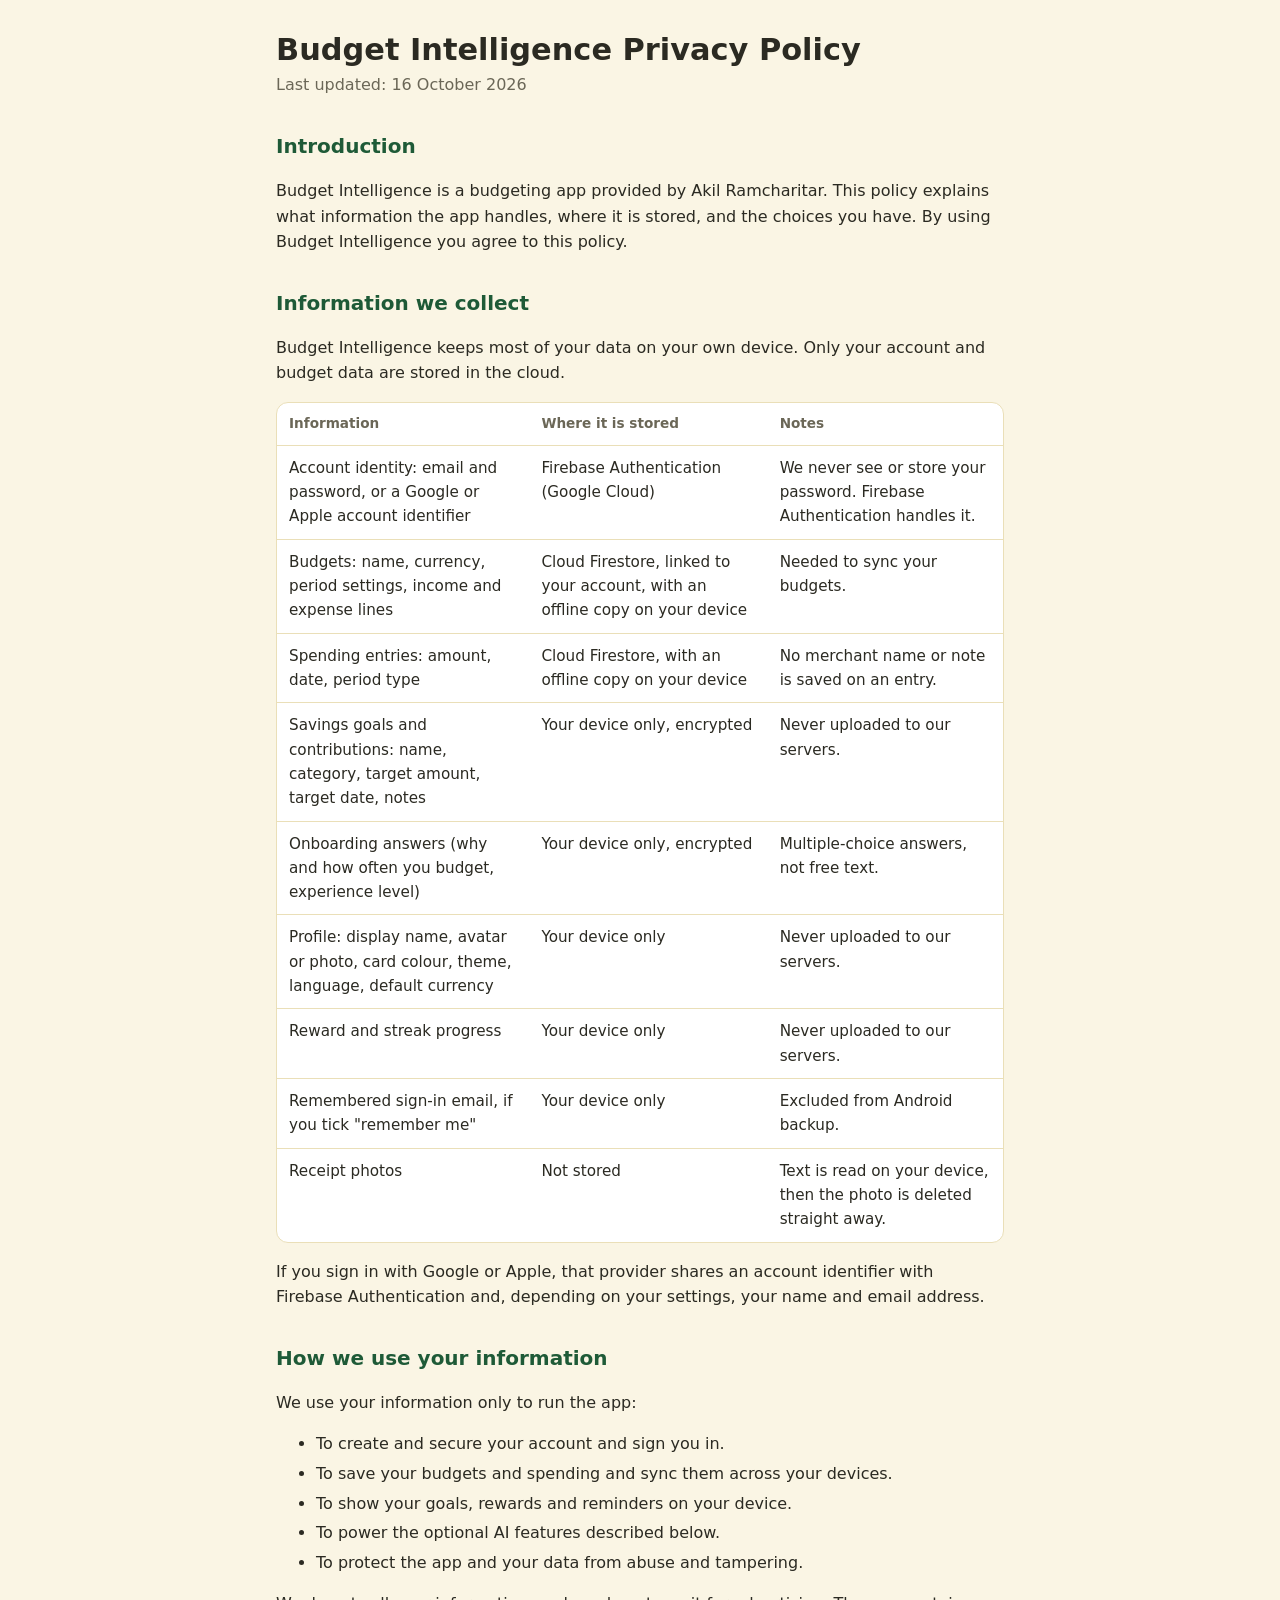
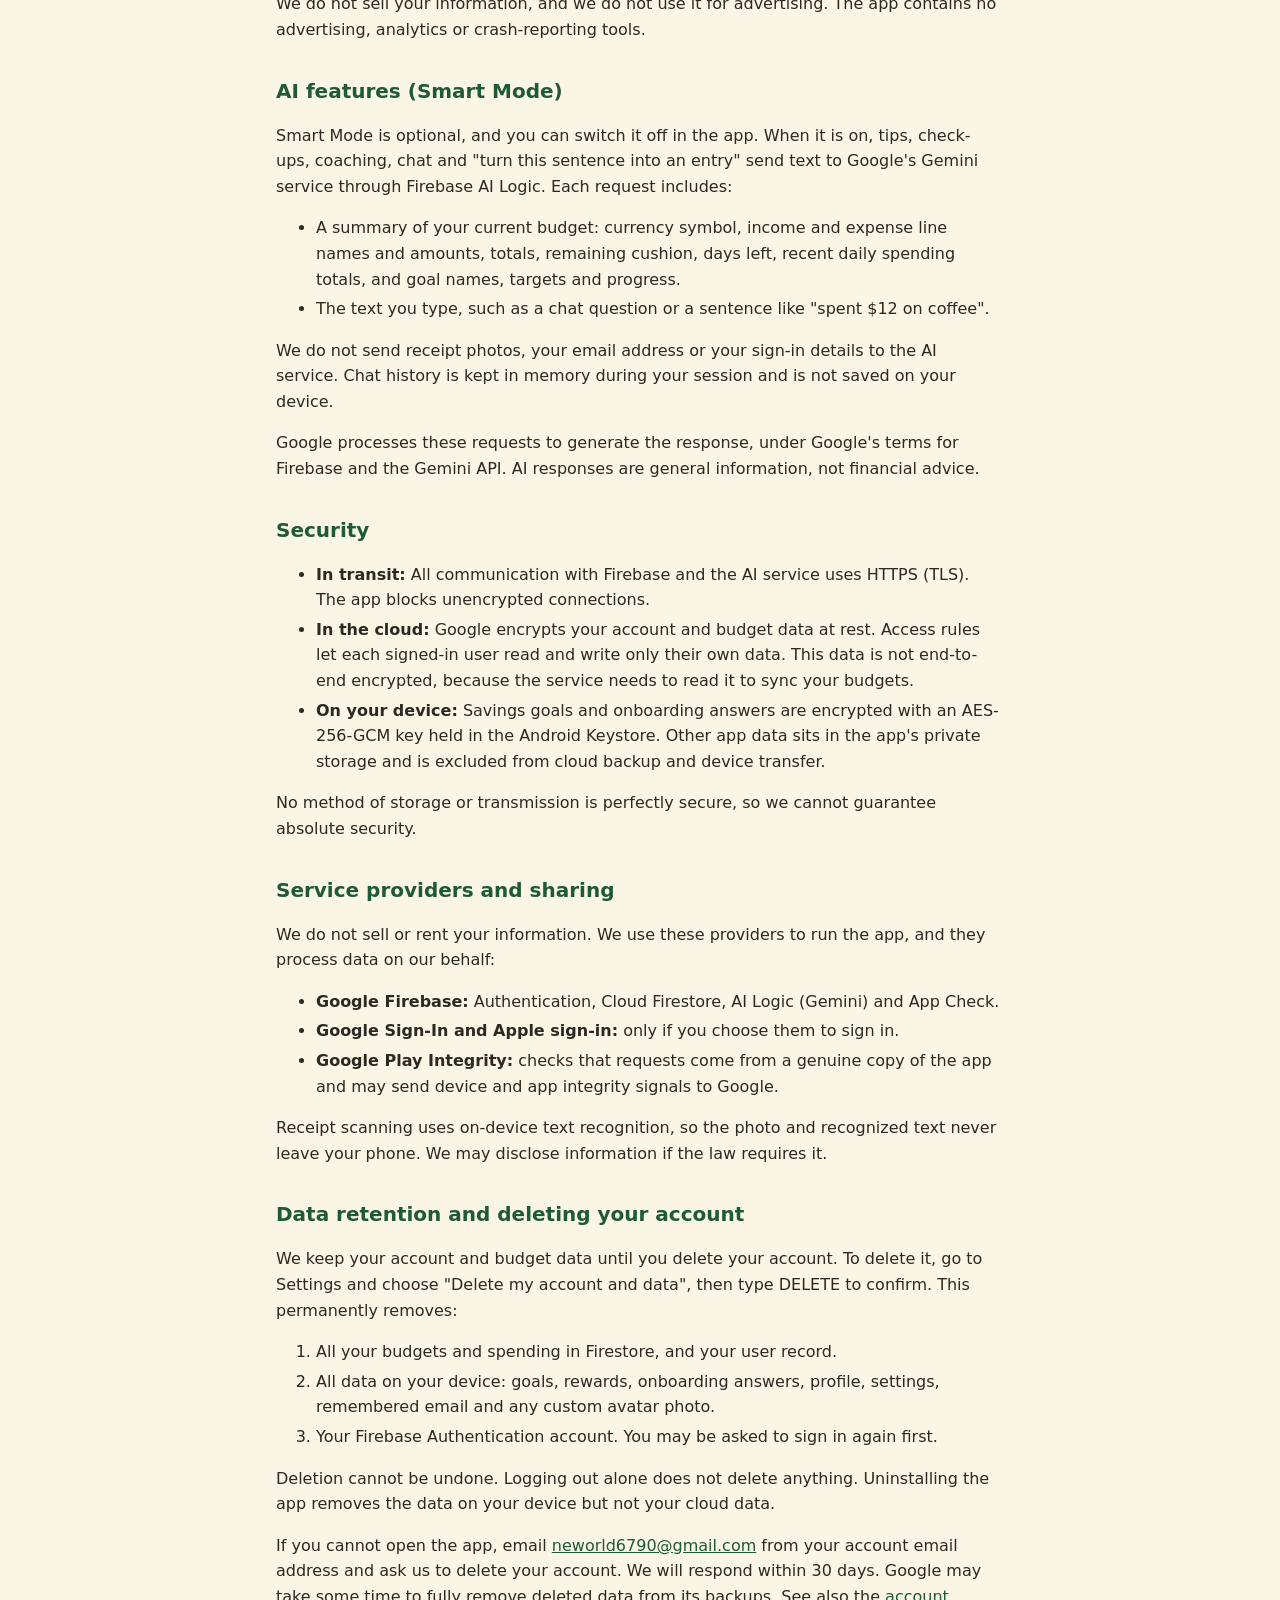
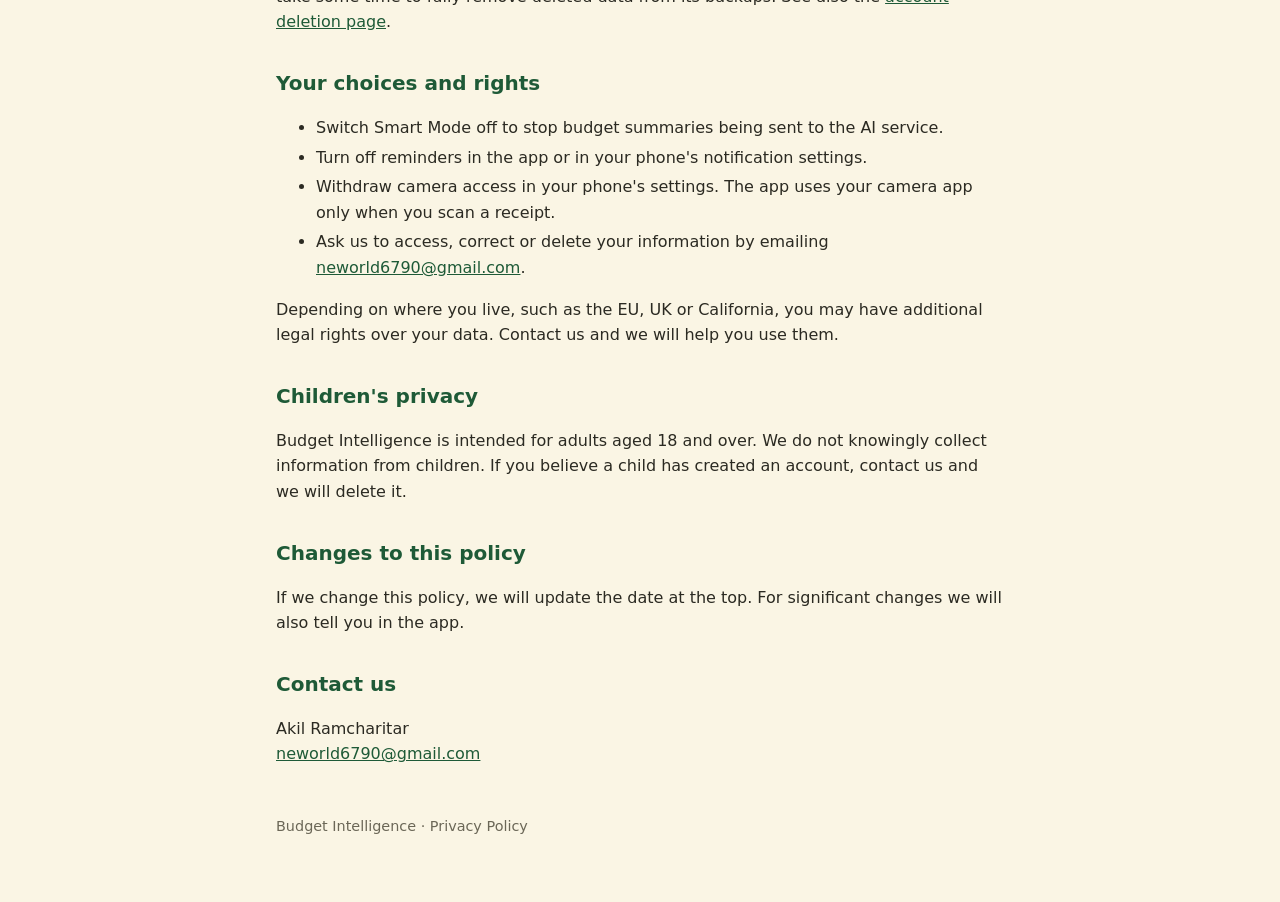
==== index.html @ a14a1166 "Add files via upload" ====
<!doctype html>
<html lang="en">
<head>
<meta charset="utf-8">
<meta name="viewport" content="width=device-width,initial-scale=1">
<title>Budget Intelligence Privacy Policy</title>
<meta name="description" content="Privacy policy for the Budget Intelligence budgeting app.">
<link rel="stylesheet" href="style.css">
</head>
<body>
<main>
<h1>Budget Intelligence Privacy Policy</h1>
<p class="meta">Last updated: 16 October 2026</p>

<h2>Introduction</h2>
<p>Budget Intelligence is a budgeting app provided by Akil Ramcharitar. This policy explains what information the app handles, where it is stored, and the choices you have. By using Budget Intelligence you agree to this policy.</p>

<h2>Information we collect</h2>
<p>Budget Intelligence keeps most of your data on your own device. Only your account and budget data are stored in the cloud.</p>
<div class="table-wrap"><table>
<thead><tr><th>Information</th><th>Where it is stored</th><th>Notes</th></tr></thead>
<tbody>
<tr><td>Account identity: email and password, or a Google or Apple account identifier</td><td>Firebase Authentication (Google Cloud)</td><td>We never see or store your password. Firebase Authentication handles it.</td></tr>
<tr><td>Budgets: name, currency, period settings, income and expense lines</td><td>Cloud Firestore, linked to your account, with an offline copy on your device</td><td>Needed to sync your budgets.</td></tr>
<tr><td>Spending entries: amount, date, period type</td><td>Cloud Firestore, with an offline copy on your device</td><td>No merchant name or note is saved on an entry.</td></tr>
<tr><td>Savings goals and contributions: name, category, target amount, target date, notes</td><td>Your device only, encrypted</td><td>Never uploaded to our servers.</td></tr>
<tr><td>Onboarding answers (why and how often you budget, experience level)</td><td>Your device only, encrypted</td><td>Multiple-choice answers, not free text.</td></tr>
<tr><td>Profile: display name, avatar or photo, card colour, theme, language, default currency</td><td>Your device only</td><td>Never uploaded to our servers.</td></tr>
<tr><td>Reward and streak progress</td><td>Your device only</td><td>Never uploaded to our servers.</td></tr>
<tr><td>Remembered sign-in email, if you tick "remember me"</td><td>Your device only</td><td>Excluded from Android backup.</td></tr>
<tr><td>Receipt photos</td><td>Not stored</td><td>Text is read on your device, then the photo is deleted straight away.</td></tr>
</tbody></table></div>
<p>If you sign in with Google or Apple, that provider shares an account identifier with Firebase Authentication and, depending on your settings, your name and email address.</p>

<h2>How we use your information</h2>
<p>We use your information only to run the app:</p>
<ul>
<li>To create and secure your account and sign you in.</li>
<li>To save your budgets and spending and sync them across your devices.</li>
<li>To show your goals, rewards and reminders on your device.</li>
<li>To power the optional AI features described below.</li>
<li>To protect the app and your data from abuse and tampering.</li>
</ul>
<p>We do not sell your information, and we do not use it for advertising. The app contains no advertising, analytics or crash-reporting tools.</p>

<h2>AI features (Smart Mode)</h2>
<p>Smart Mode is optional, and you can switch it off in the app. When it is on, tips, check-ups, coaching, chat and "turn this sentence into an entry" send text to Google's Gemini service through Firebase AI Logic. Each request includes:</p>
<ul>
<li>A summary of your current budget: currency symbol, income and expense line names and amounts, totals, remaining cushion, days left, recent daily spending totals, and goal names, targets and progress.</li>
<li>The text you type, such as a chat question or a sentence like "spent $12 on coffee".</li>
</ul>
<p>We do not send receipt photos, your email address or your sign-in details to the AI service. Chat history is kept in memory during your session and is not saved on your device.</p>
<p>Google processes these requests to generate the response, under Google's terms for Firebase and the Gemini API. AI responses are general information, not financial advice.</p>

<h2>Security</h2>
<ul>
<li><strong>In transit:</strong> All communication with Firebase and the AI service uses HTTPS (TLS). The app blocks unencrypted connections.</li>
<li><strong>In the cloud:</strong> Google encrypts your account and budget data at rest. Access rules let each signed-in user read and write only their own data. This data is not end-to-end encrypted, because the service needs to read it to sync your budgets.</li>
<li><strong>On your device:</strong> Savings goals and onboarding answers are encrypted with an AES-256-GCM key held in the Android Keystore. Other app data sits in the app's private storage and is excluded from cloud backup and device transfer.</li>
</ul>
<p>No method of storage or transmission is perfectly secure, so we cannot guarantee absolute security.</p>

<h2>Service providers and sharing</h2>
<p>We do not sell or rent your information. We use these providers to run the app, and they process data on our behalf:</p>
<ul>
<li><strong>Google Firebase:</strong> Authentication, Cloud Firestore, AI Logic (Gemini) and App Check.</li>
<li><strong>Google Sign-In and Apple sign-in:</strong> only if you choose them to sign in.</li>
<li><strong>Google Play Integrity:</strong> checks that requests come from a genuine copy of the app and may send device and app integrity signals to Google.</li>
</ul>
<p>Receipt scanning uses on-device text recognition, so the photo and recognized text never leave your phone. We may disclose information if the law requires it.</p>

<h2 id="delete">Data retention and deleting your account</h2>
<p>We keep your account and budget data until you delete your account. To delete it, go to Settings and choose "Delete my account and data", then type DELETE to confirm. This permanently removes:</p>
<ol>
<li>All your budgets and spending in Firestore, and your user record.</li>
<li>All data on your device: goals, rewards, onboarding answers, profile, settings, remembered email and any custom avatar photo.</li>
<li>Your Firebase Authentication account. You may be asked to sign in again first.</li>
</ol>
<p>Deletion cannot be undone. Logging out alone does not delete anything. Uninstalling the app removes the data on your device but not your cloud data.</p>
<p>If you cannot open the app, email <a href="mailto:neworld6790@gmail.com">neworld6790@gmail.com</a> from your account email address and ask us to delete your account. We will respond within 30 days. Google may take some time to fully remove deleted data from its backups. See also the <a href="delete-account.html">account deletion page</a>.</p>

<h2>Your choices and rights</h2>
<ul>
<li>Switch Smart Mode off to stop budget summaries being sent to the AI service.</li>
<li>Turn off reminders in the app or in your phone's notification settings.</li>
<li>Withdraw camera access in your phone's settings. The app uses your camera app only when you scan a receipt.</li>
<li>Ask us to access, correct or delete your information by emailing <a href="mailto:neworld6790@gmail.com">neworld6790@gmail.com</a>.</li>
</ul>
<p>Depending on where you live, such as the EU, UK or California, you may have additional legal rights over your data. Contact us and we will help you use them.</p>

<h2>Children's privacy</h2>
<p>Budget Intelligence is intended for adults aged 18 and over. We do not knowingly collect information from children. If you believe a child has created an account, contact us and we will delete it.</p>

<h2>Changes to this policy</h2>
<p>If we change this policy, we will update the date at the top. For significant changes we will also tell you in the app.</p>

<h2>Contact us</h2>
<p>Akil Ramcharitar<br><a href="mailto:neworld6790@gmail.com">neworld6790@gmail.com</a></p>

<footer>Budget Intelligence &middot; Privacy Policy</footer>
</main>
</body>
</html>
---- style.css ----
:root{--bg:#faf5e4;--fg:#2b2a22;--muted:#6b6757;--card:#fff;--line:#eadfb8;--accent:#1e5a37}
@media (prefers-color-scheme:dark){:root{--bg:#1c1b16;--fg:#f1ecd9;--muted:#b3ad97;--card:#26241d;--line:#3a372b;--accent:#8fd6a8}}
*{box-sizing:border-box}
body{margin:0;background:var(--bg);color:var(--fg);font:16px/1.6 system-ui,-apple-system,"Segoe UI",Roboto,sans-serif}
main{max-width:760px;margin:0 auto;padding:32px 16px 64px}
h1{font-size:1.9rem;line-height:1.2;margin:0 0 4px}
h2{font-size:1.25rem;margin:2rem 0 .5rem;color:var(--accent)}
.meta{color:var(--muted);margin:0 0 1.5rem}
a{color:var(--accent)}
.table-wrap{overflow-x:auto;border:1px solid var(--line);border-radius:12px;background:var(--card)}
table{border-collapse:collapse;width:100%;min-width:560px}
th,td{text-align:left;vertical-align:top;padding:10px 12px;border-bottom:1px solid var(--line);font-size:.95rem}
th{font-size:.85rem;color:var(--muted)}
tr:last-child td{border-bottom:0}
li{margin:.25rem 0}
footer{margin-top:3rem;color:var(--muted);font-size:.9rem}
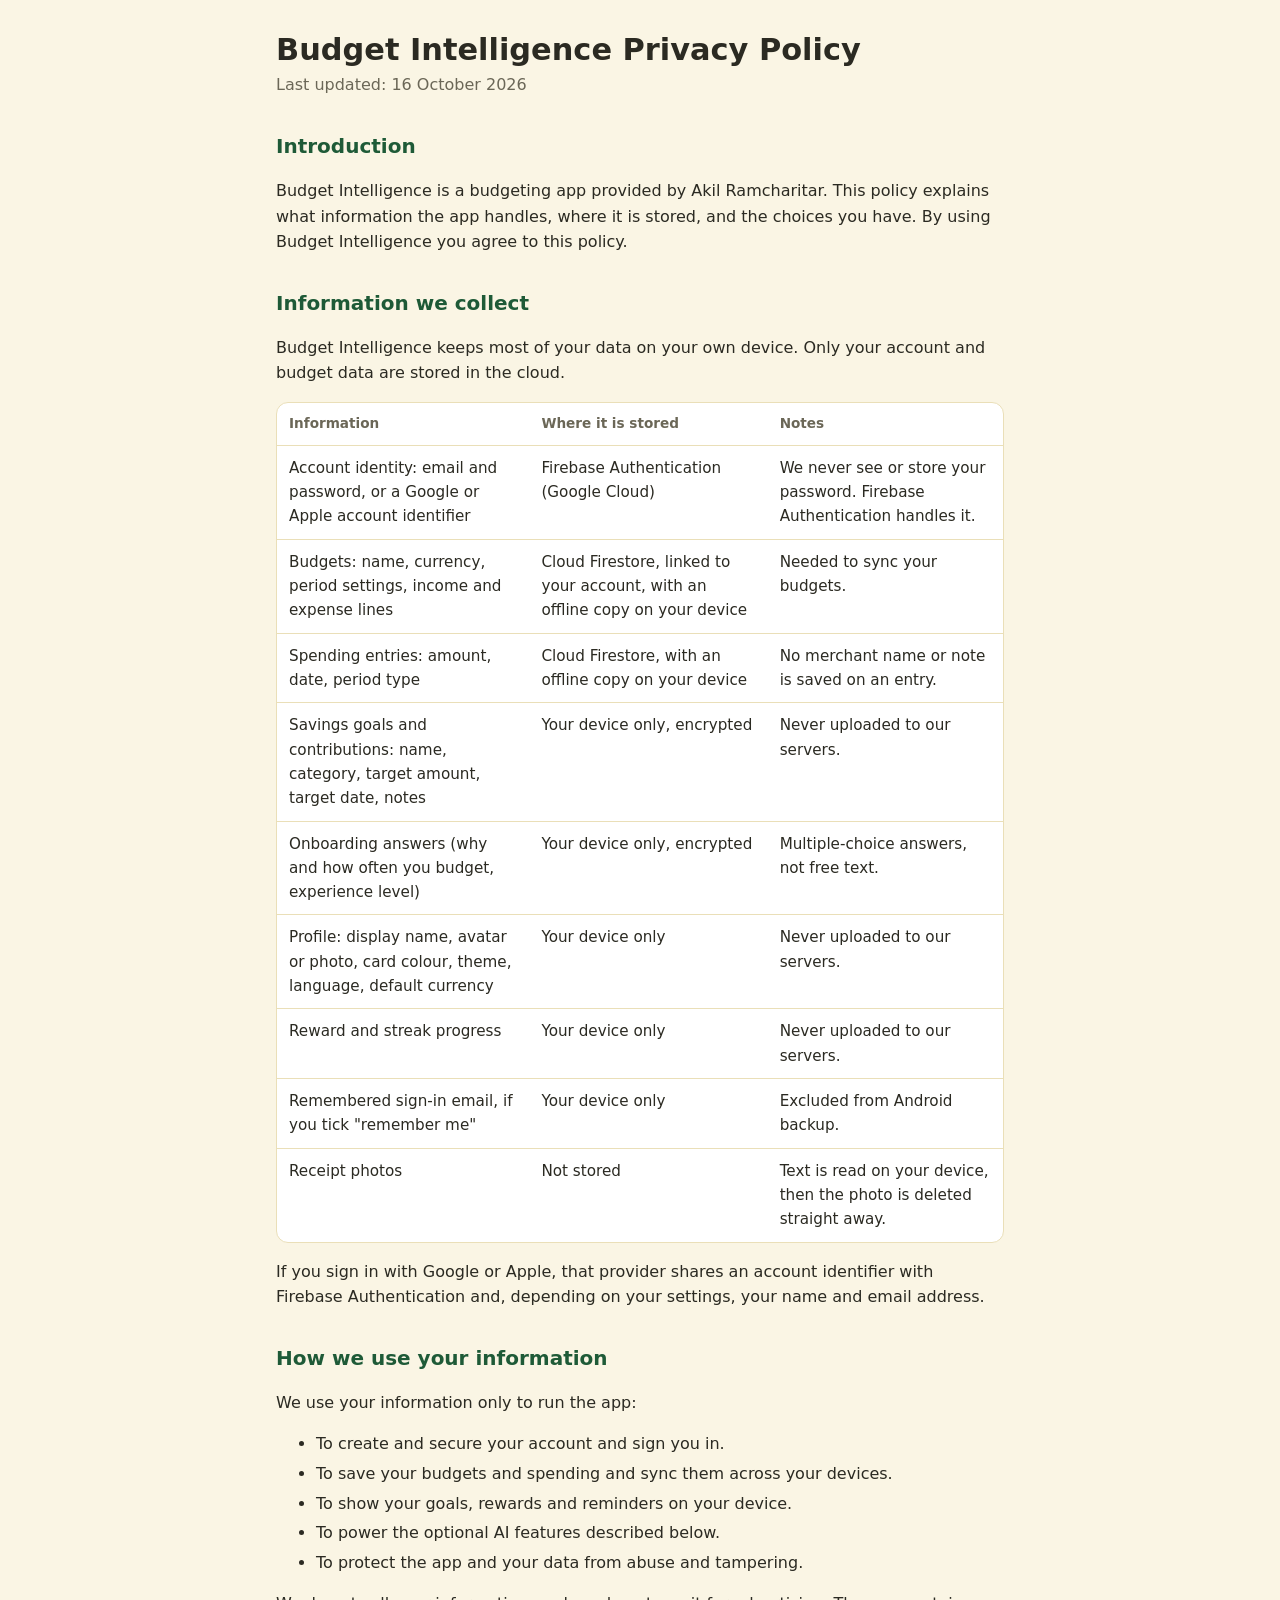
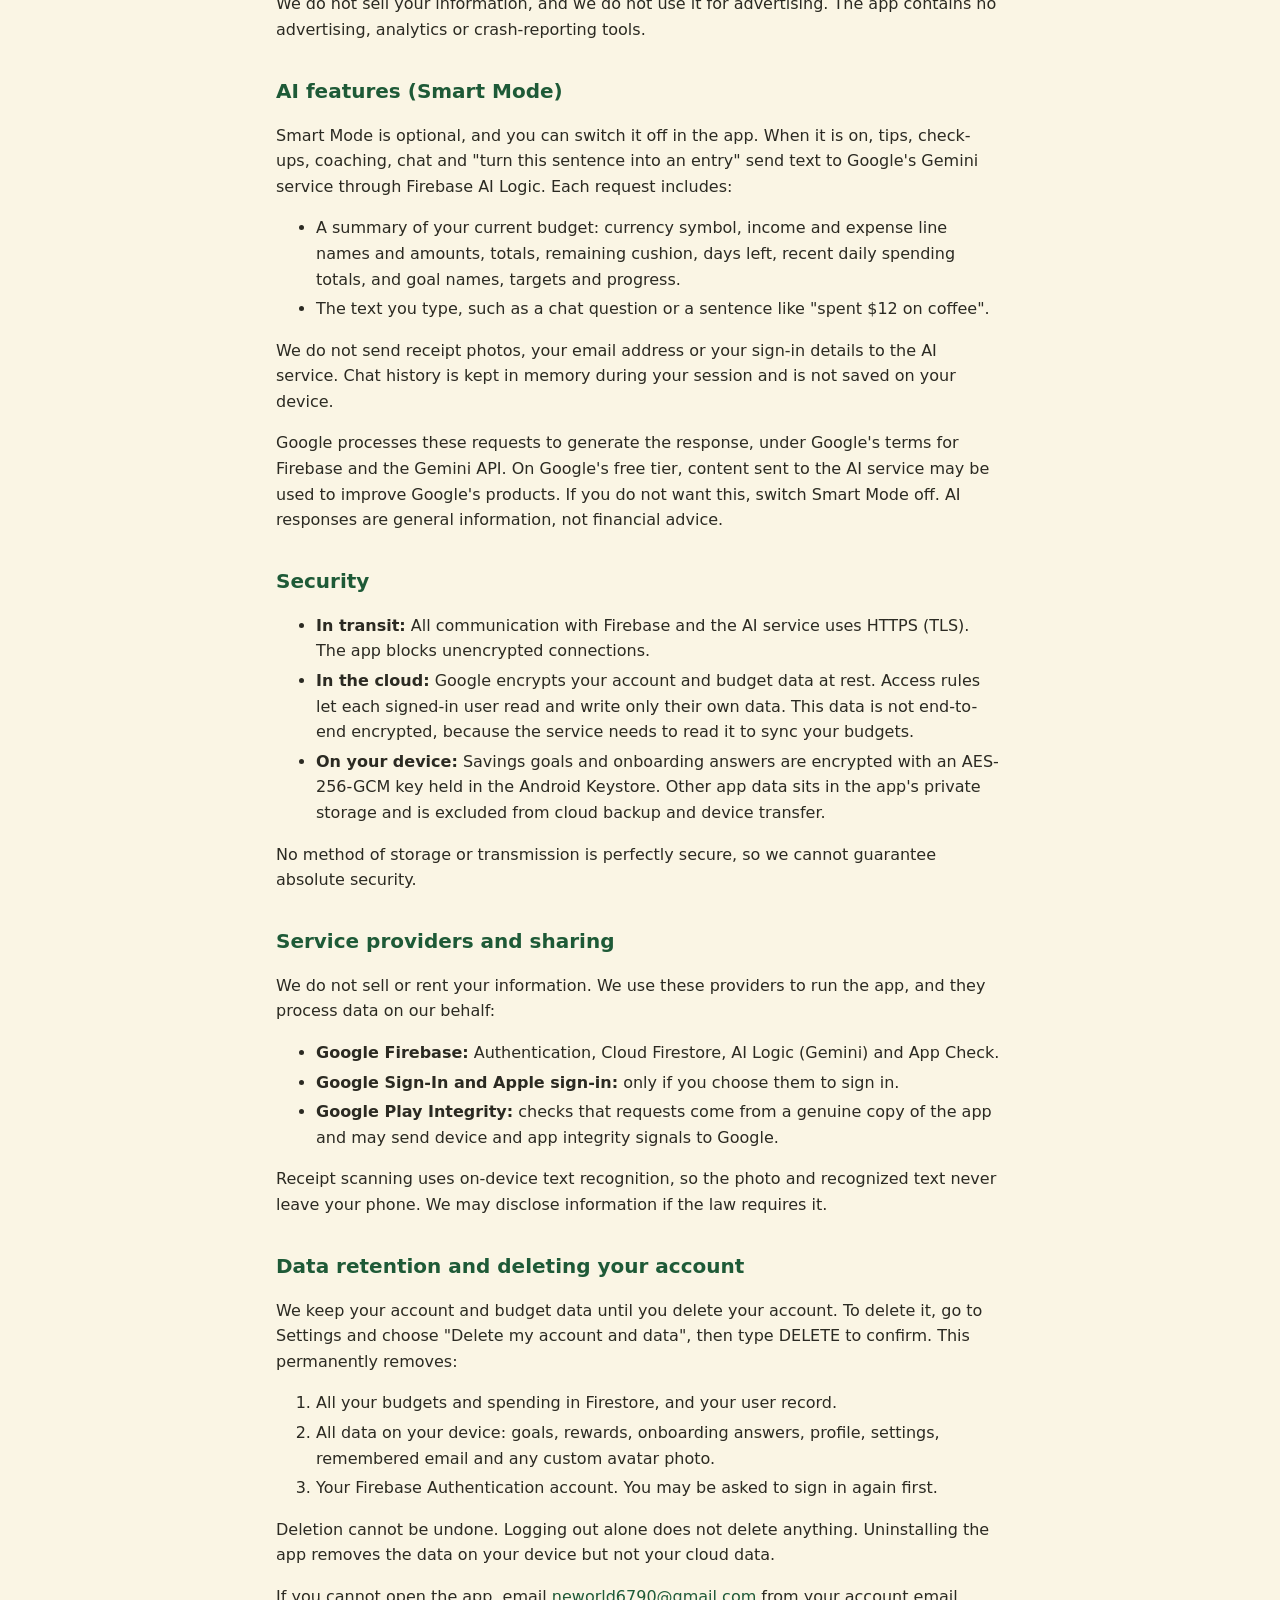
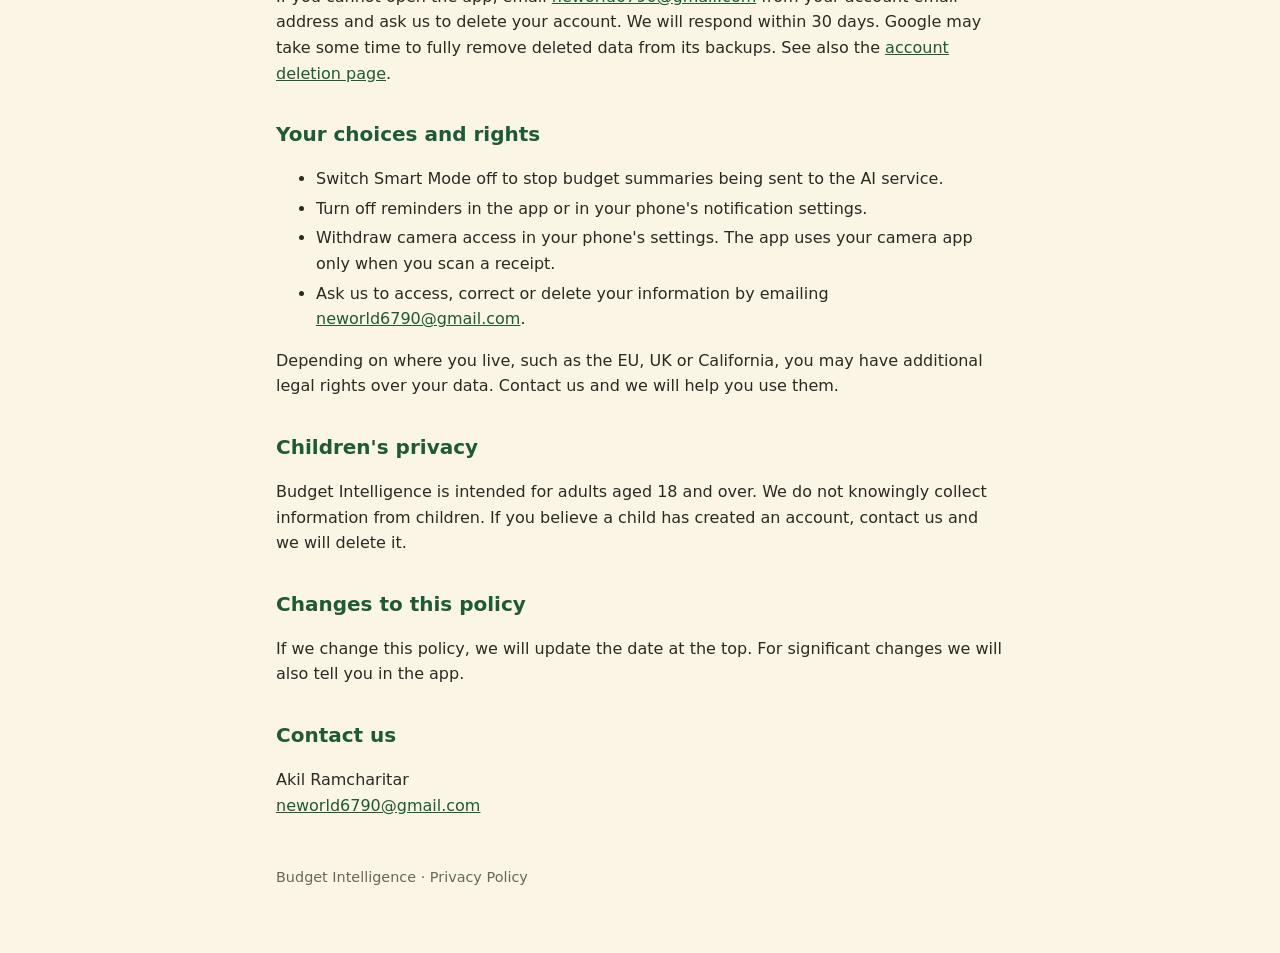
==== commit aa210833: "Add files via upload" ====
--- a/index.html
+++ b/index.html
@@ -50,7 +50,7 @@
 <li>The text you type, such as a chat question or a sentence like "spent $12 on coffee".</li>
 </ul>
 <p>We do not send receipt photos, your email address or your sign-in details to the AI service. Chat history is kept in memory during your session and is not saved on your device.</p>
-<p>Google processes these requests to generate the response, under Google's terms for Firebase and the Gemini API. AI responses are general information, not financial advice.</p>
+<p>Google processes these requests to generate the response, under Google's terms for Firebase and the Gemini API. On Google's free tier, content sent to the AI service may be used to improve Google's products. If you do not want this, switch Smart Mode off. AI responses are general information, not financial advice.</p>
 
 <h2>Security</h2>
 <ul>
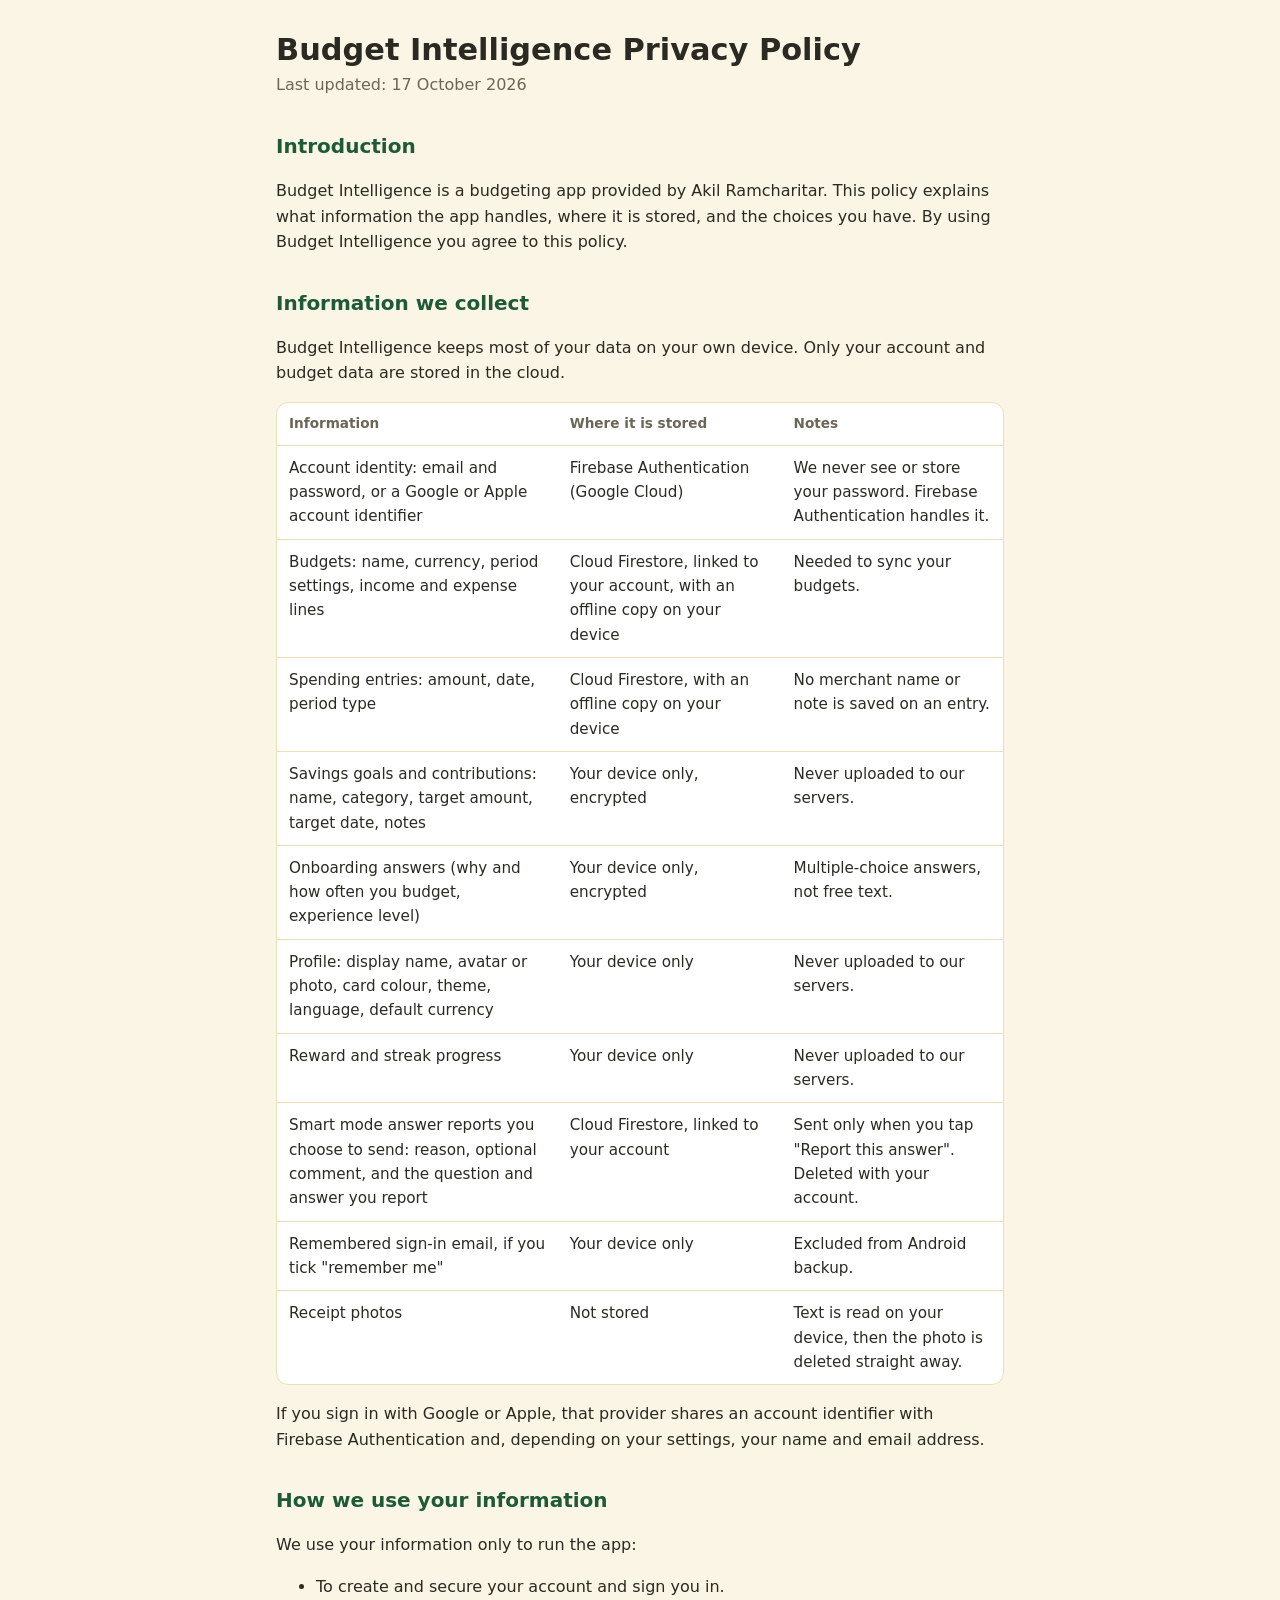
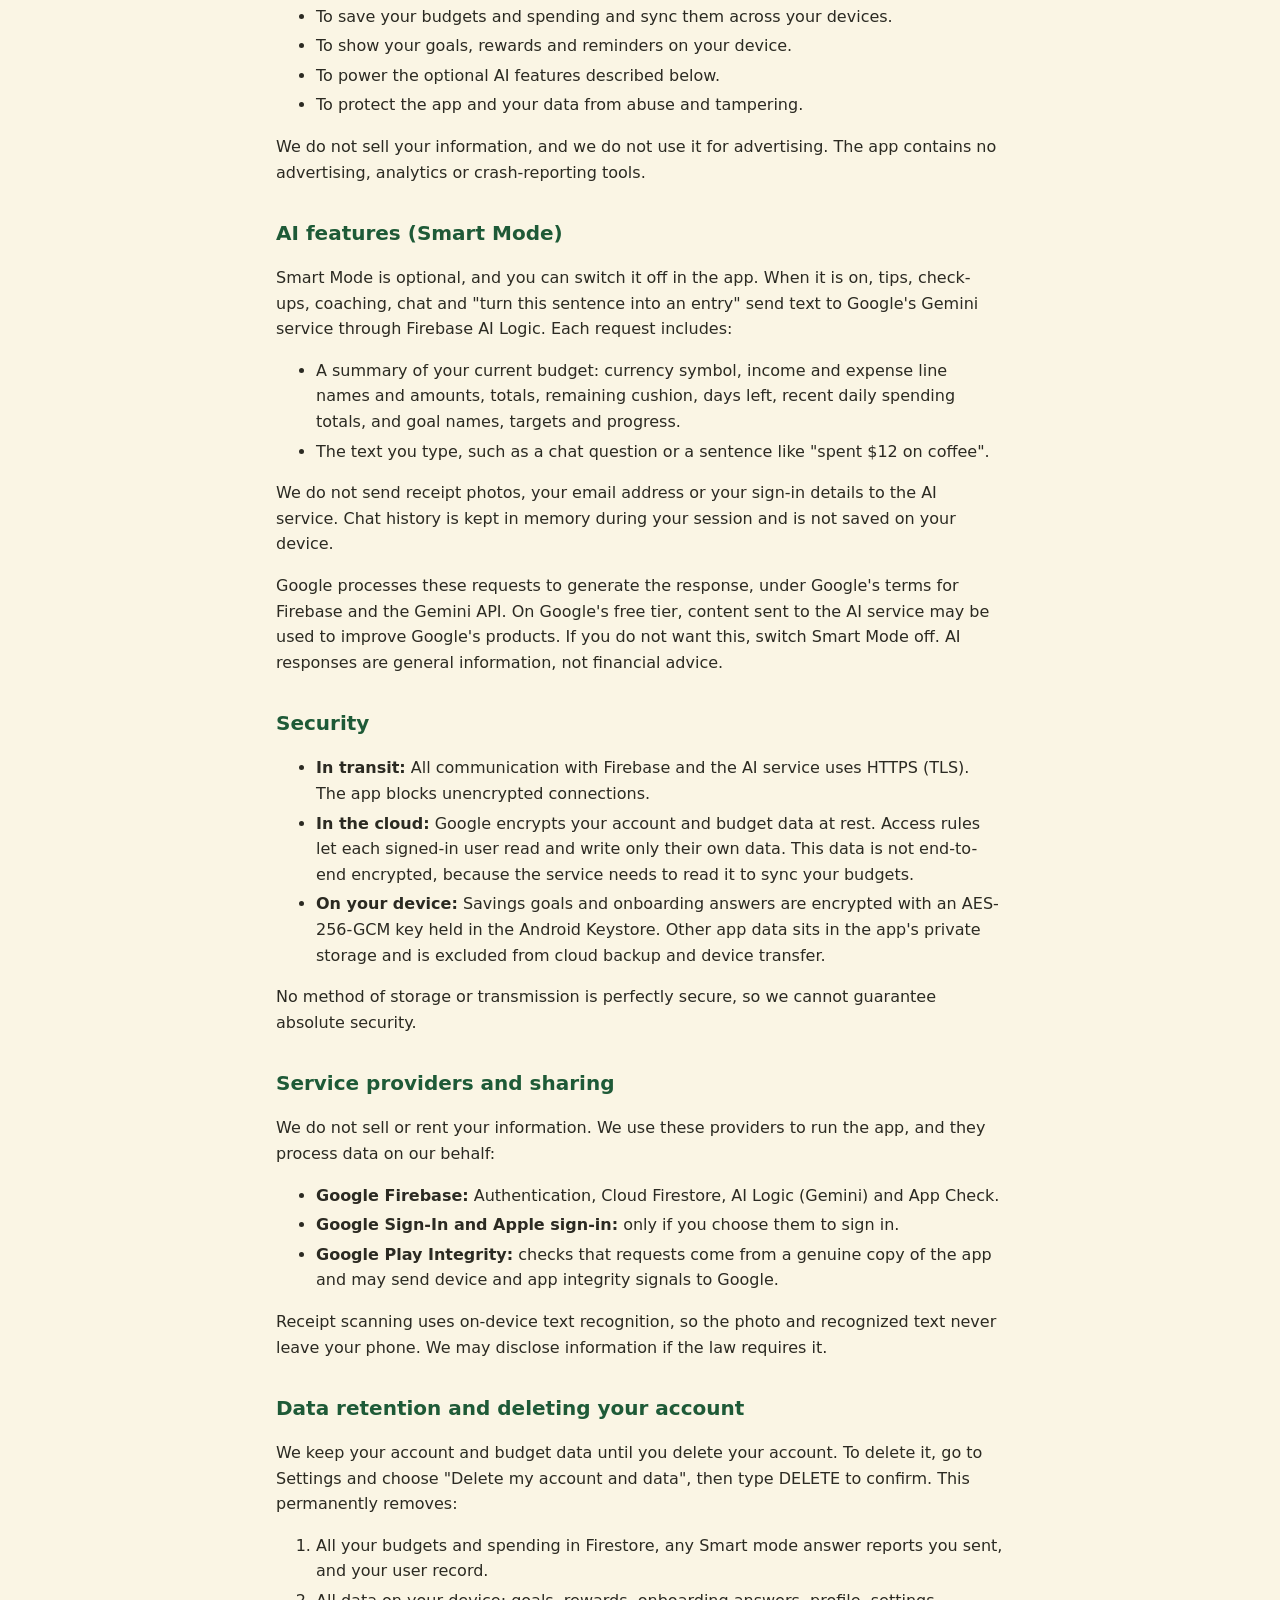
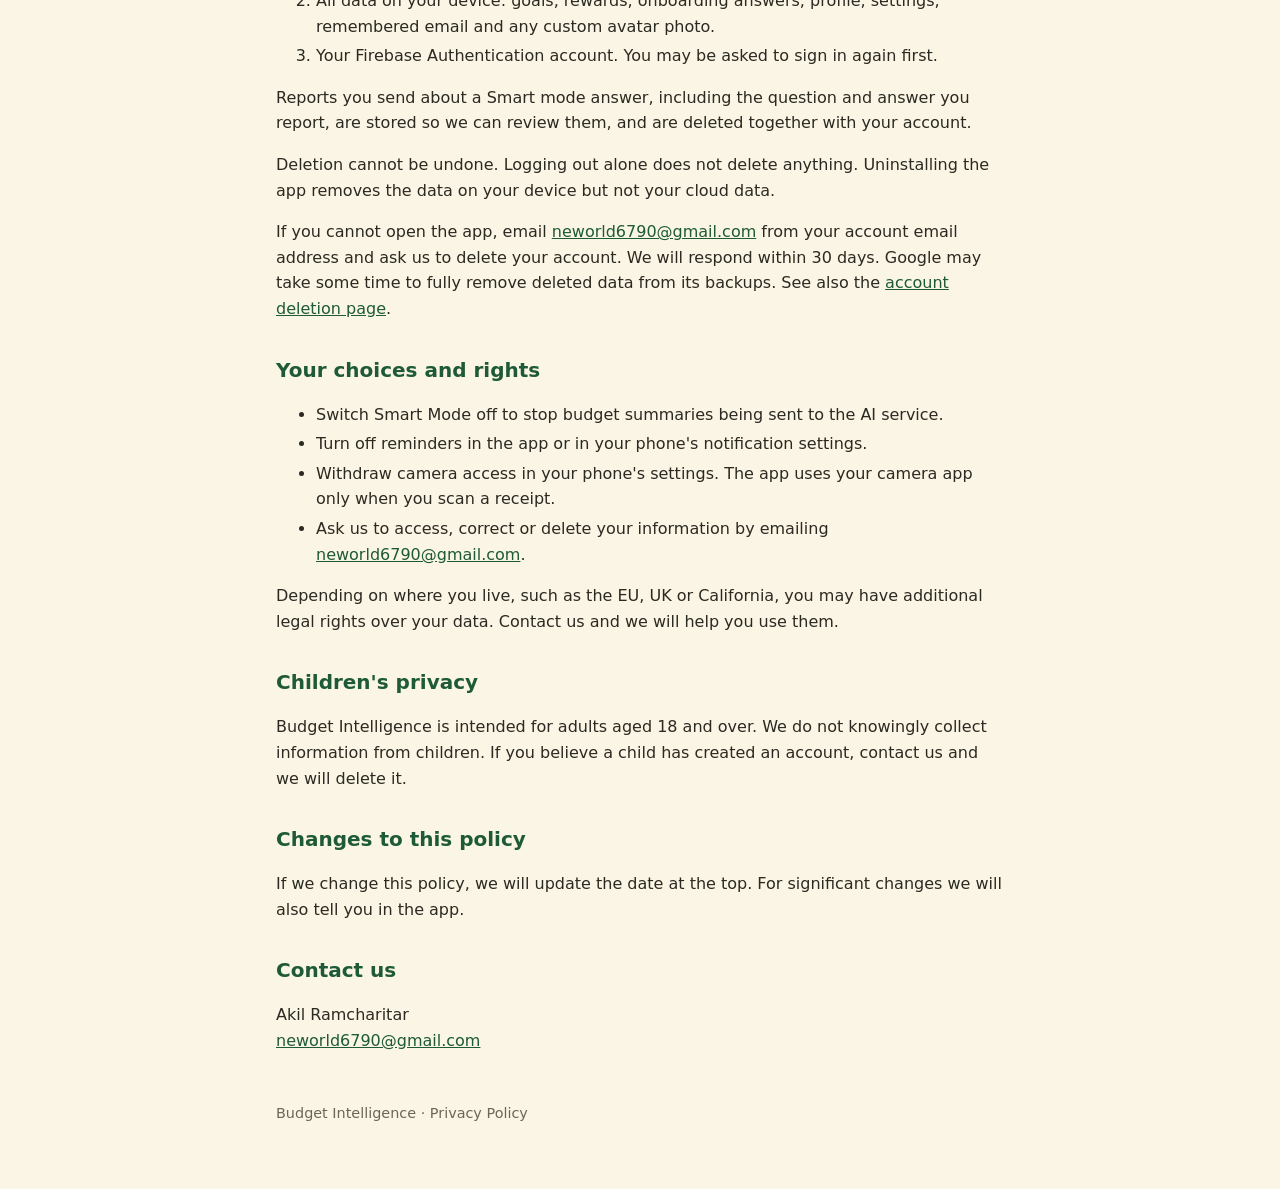
==== commit a76be567: "Add files via upload" ====
--- a/index.html
+++ b/index.html
@@ -10,7 +10,7 @@
 <body>
 <main>
 <h1>Budget Intelligence Privacy Policy</h1>
-<p class="meta">Last updated: 16 October 2026</p>
+<p class="meta">Last updated: 17 October 2026</p>
 
 <h2>Introduction</h2>
 <p>Budget Intelligence is a budgeting app provided by Akil Ramcharitar. This policy explains what information the app handles, where it is stored, and the choices you have. By using Budget Intelligence you agree to this policy.</p>
@@ -27,6 +27,7 @@
 <tr><td>Onboarding answers (why and how often you budget, experience level)</td><td>Your device only, encrypted</td><td>Multiple-choice answers, not free text.</td></tr>
 <tr><td>Profile: display name, avatar or photo, card colour, theme, language, default currency</td><td>Your device only</td><td>Never uploaded to our servers.</td></tr>
 <tr><td>Reward and streak progress</td><td>Your device only</td><td>Never uploaded to our servers.</td></tr>
+<tr><td>Smart mode answer reports you choose to send: reason, optional comment, and the question and answer you report</td><td>Cloud Firestore, linked to your account</td><td>Sent only when you tap "Report this answer". Deleted with your account.</td></tr>
 <tr><td>Remembered sign-in email, if you tick "remember me"</td><td>Your device only</td><td>Excluded from Android backup.</td></tr>
 <tr><td>Receipt photos</td><td>Not stored</td><td>Text is read on your device, then the photo is deleted straight away.</td></tr>
 </tbody></table></div>
@@ -72,10 +73,11 @@
 <h2 id="delete">Data retention and deleting your account</h2>
 <p>We keep your account and budget data until you delete your account. To delete it, go to Settings and choose "Delete my account and data", then type DELETE to confirm. This permanently removes:</p>
 <ol>
-<li>All your budgets and spending in Firestore, and your user record.</li>
+<li>All your budgets and spending in Firestore, any Smart mode answer reports you sent, and your user record.</li>
 <li>All data on your device: goals, rewards, onboarding answers, profile, settings, remembered email and any custom avatar photo.</li>
 <li>Your Firebase Authentication account. You may be asked to sign in again first.</li>
 </ol>
+<p>Reports you send about a Smart mode answer, including the question and answer you report, are stored so we can review them, and are deleted together with your account.</p>
 <p>Deletion cannot be undone. Logging out alone does not delete anything. Uninstalling the app removes the data on your device but not your cloud data.</p>
 <p>If you cannot open the app, email <a href="mailto:neworld6790@gmail.com">neworld6790@gmail.com</a> from your account email address and ask us to delete your account. We will respond within 30 days. Google may take some time to fully remove deleted data from its backups. See also the <a href="delete-account.html">account deletion page</a>.</p>
 
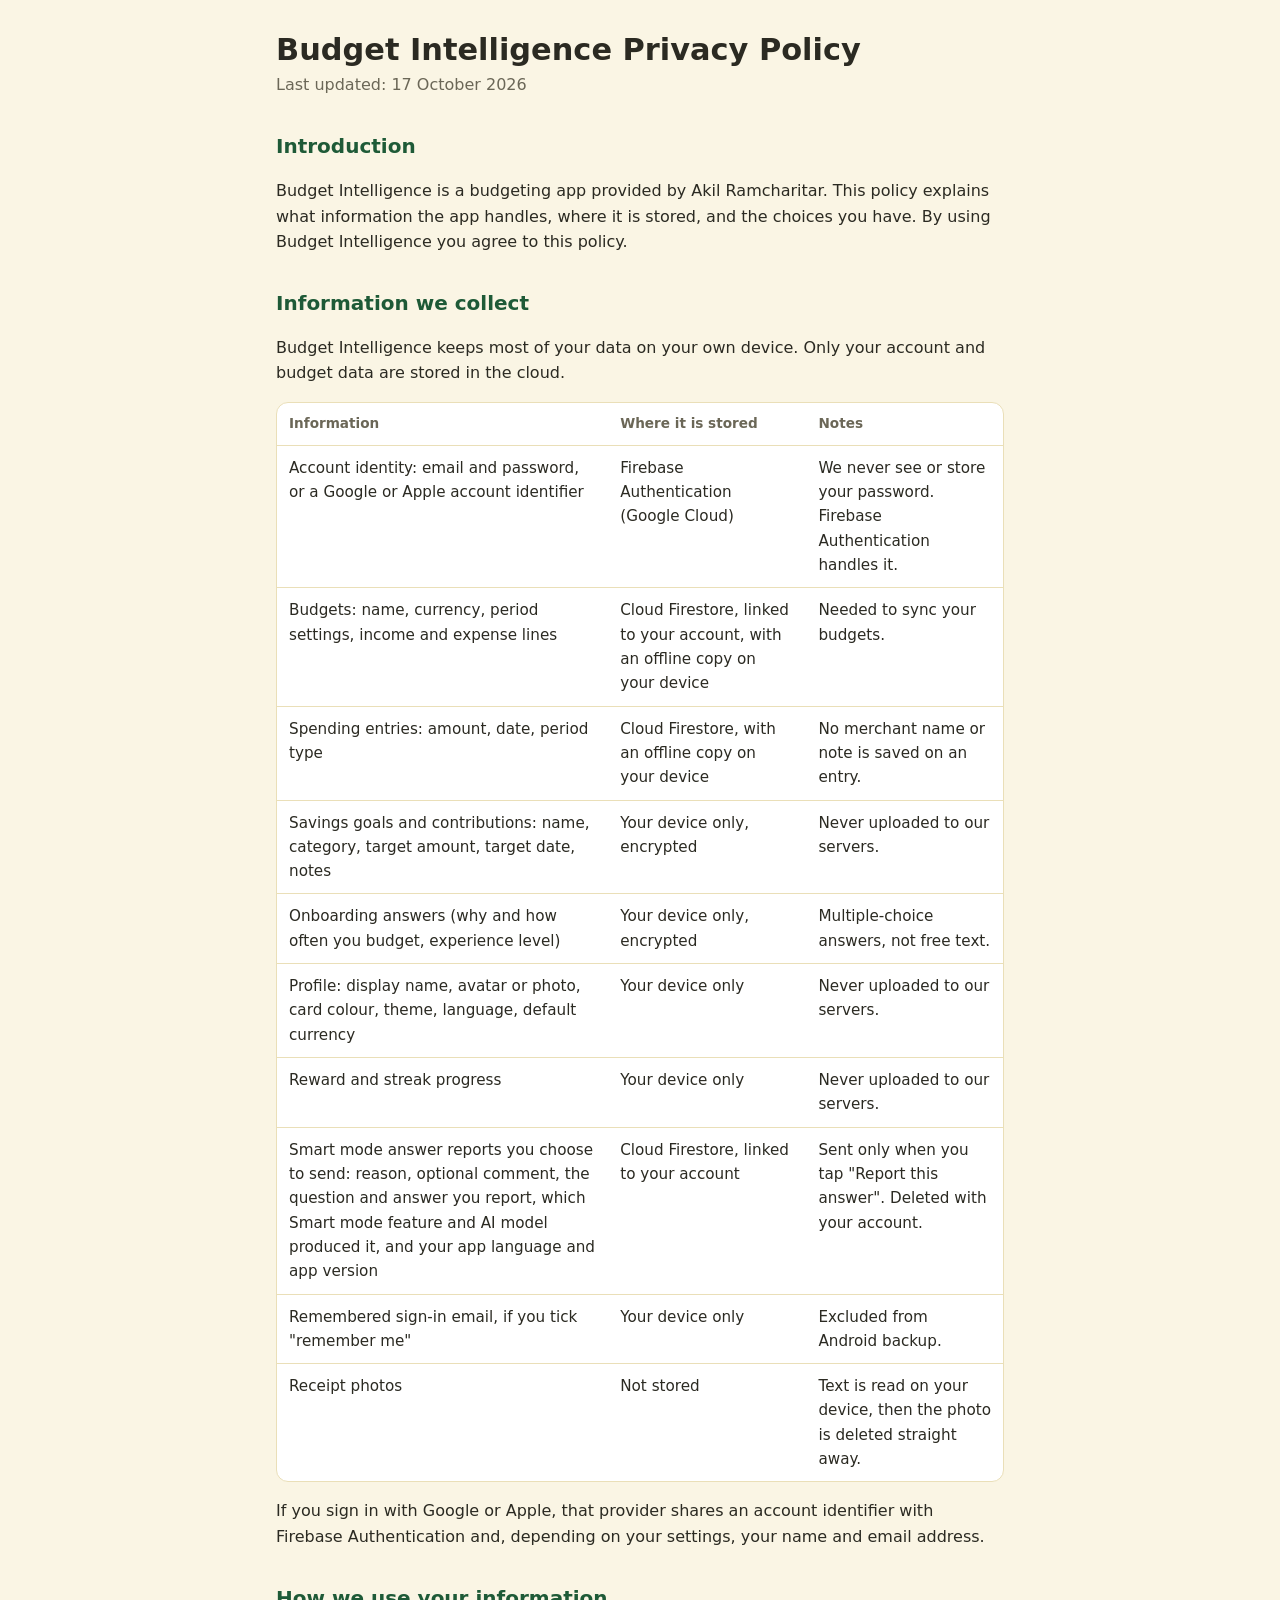
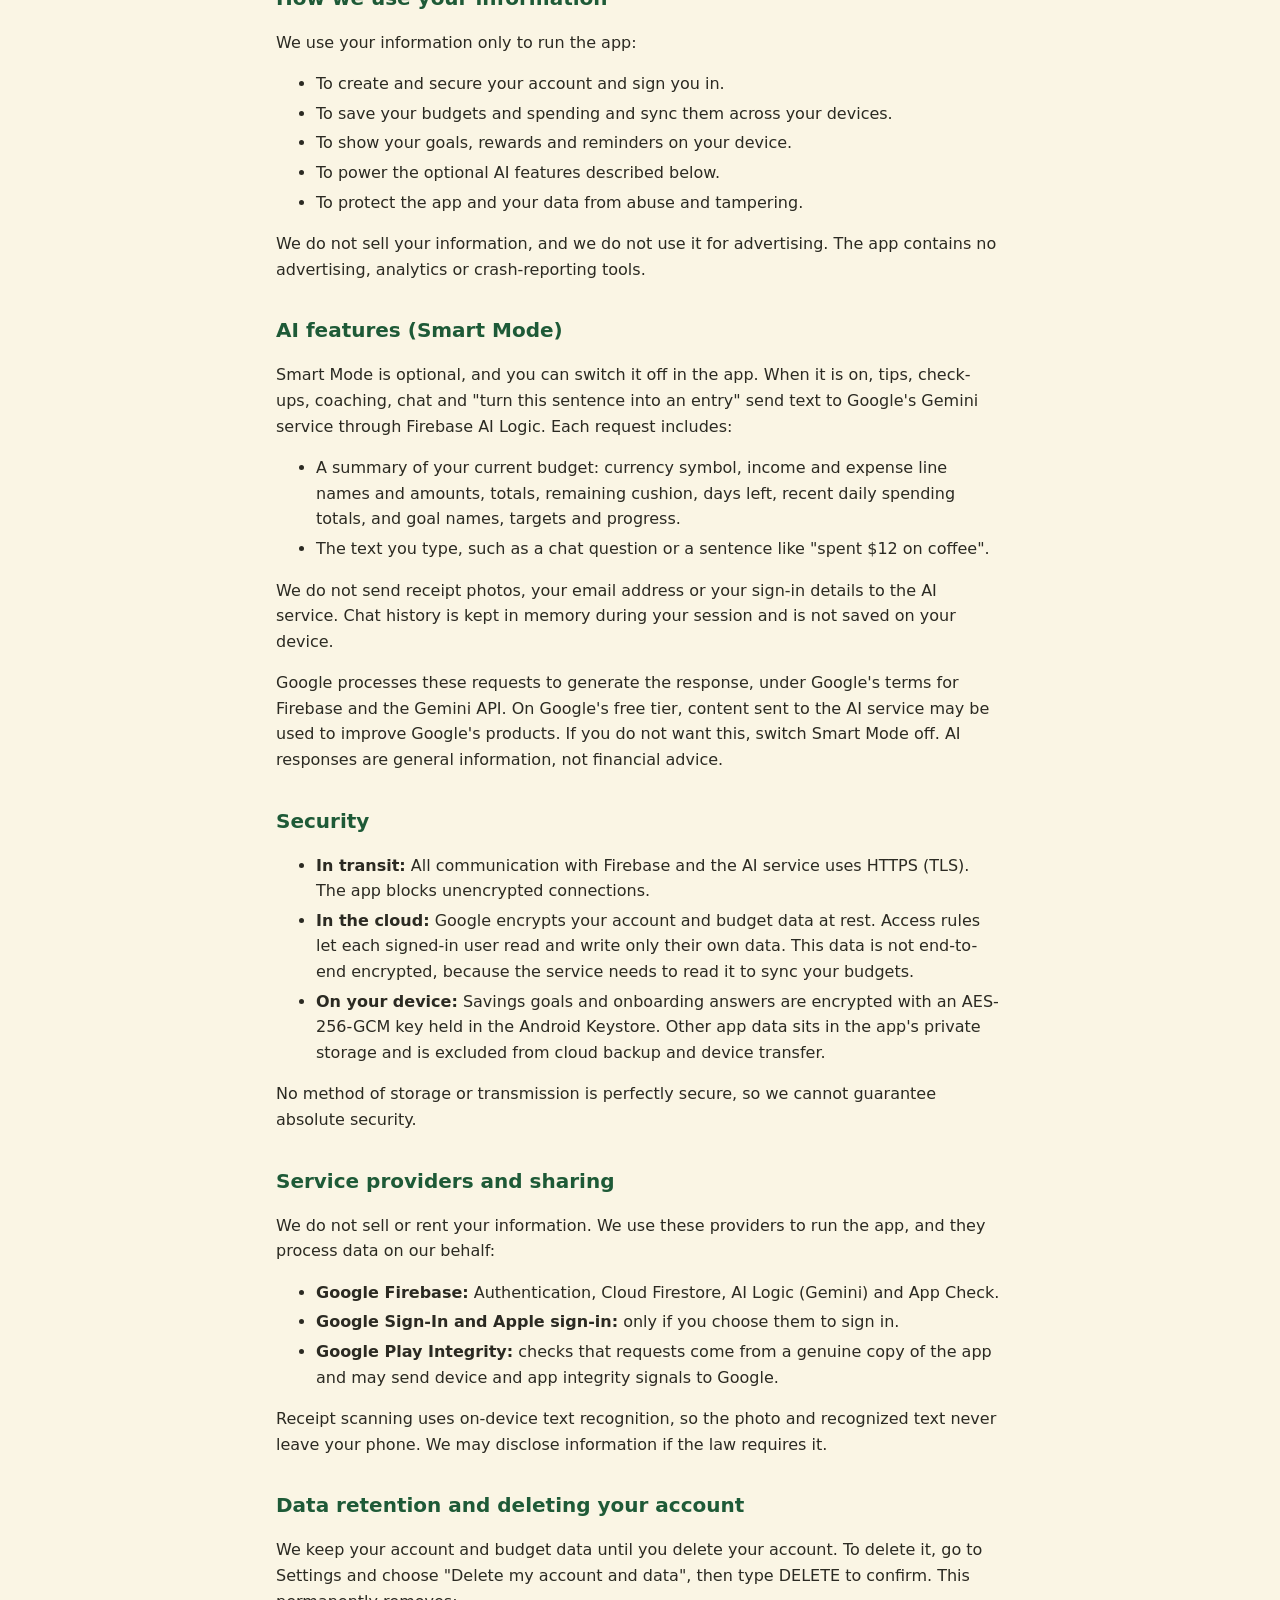
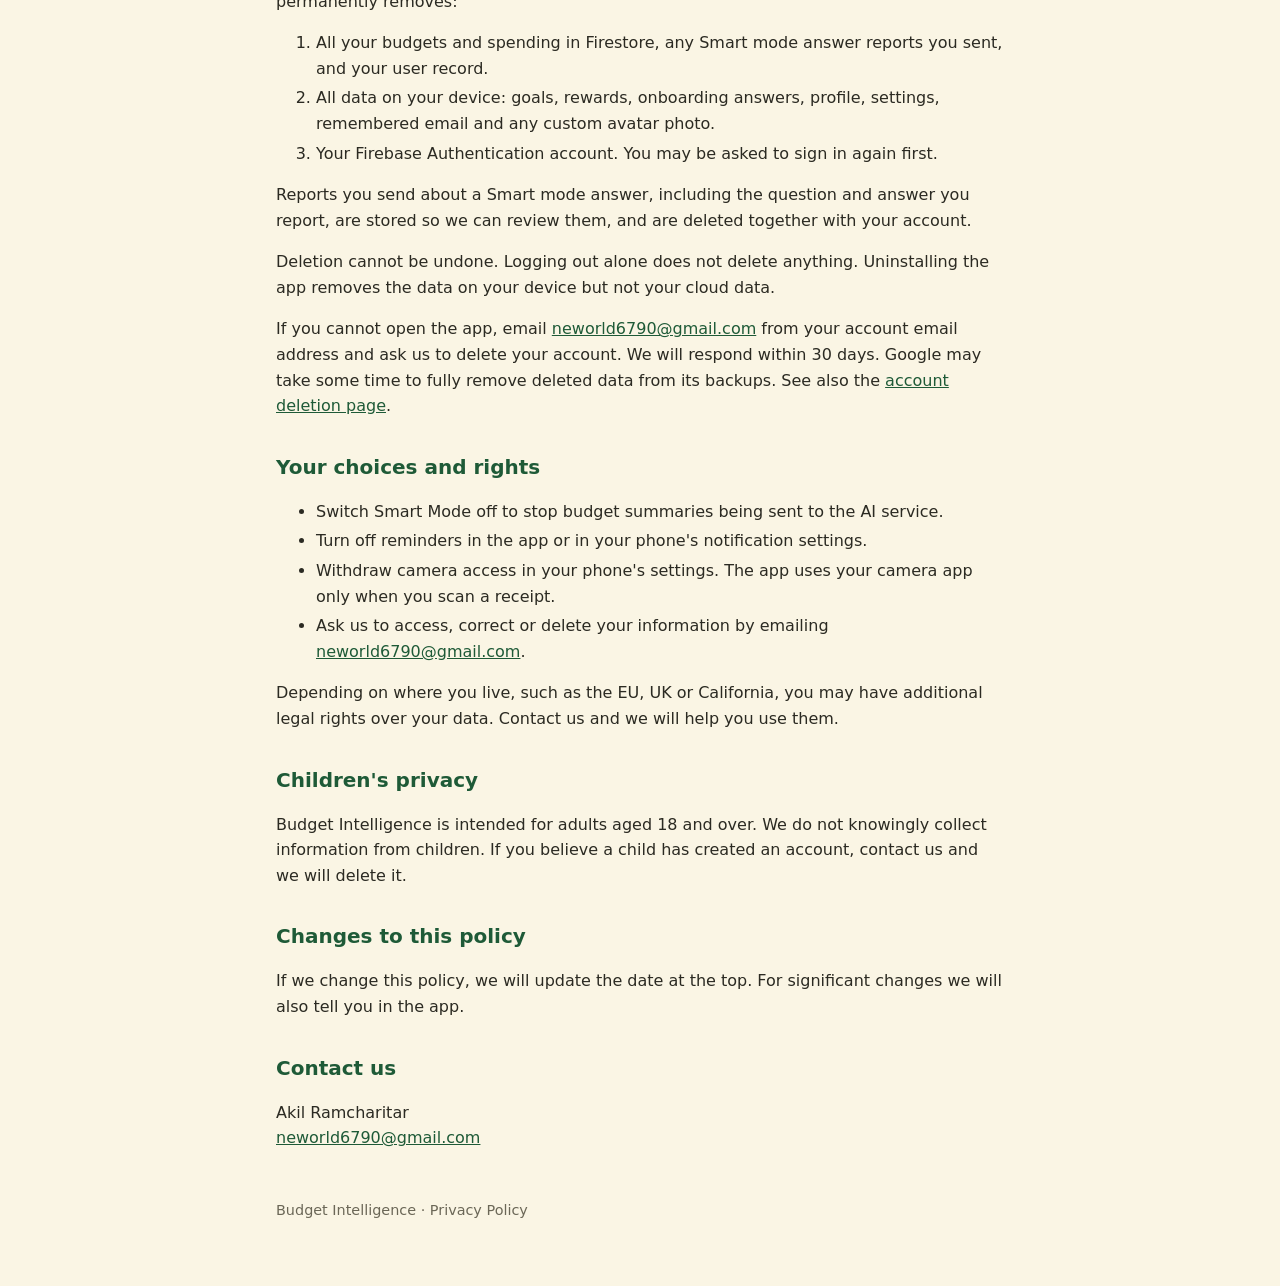
==== commit 95fe0e0a: "Add files via upload" ====
--- a/index.html
+++ b/index.html
@@ -27,7 +27,7 @@
 <tr><td>Onboarding answers (why and how often you budget, experience level)</td><td>Your device only, encrypted</td><td>Multiple-choice answers, not free text.</td></tr>
 <tr><td>Profile: display name, avatar or photo, card colour, theme, language, default currency</td><td>Your device only</td><td>Never uploaded to our servers.</td></tr>
 <tr><td>Reward and streak progress</td><td>Your device only</td><td>Never uploaded to our servers.</td></tr>
-<tr><td>Smart mode answer reports you choose to send: reason, optional comment, and the question and answer you report</td><td>Cloud Firestore, linked to your account</td><td>Sent only when you tap "Report this answer". Deleted with your account.</td></tr>
+<tr><td>Smart mode answer reports you choose to send: reason, optional comment, the question and answer you report, which Smart mode feature and AI model produced it, and your app language and app version</td><td>Cloud Firestore, linked to your account</td><td>Sent only when you tap "Report this answer". Deleted with your account.</td></tr>
 <tr><td>Remembered sign-in email, if you tick "remember me"</td><td>Your device only</td><td>Excluded from Android backup.</td></tr>
 <tr><td>Receipt photos</td><td>Not stored</td><td>Text is read on your device, then the photo is deleted straight away.</td></tr>
 </tbody></table></div>
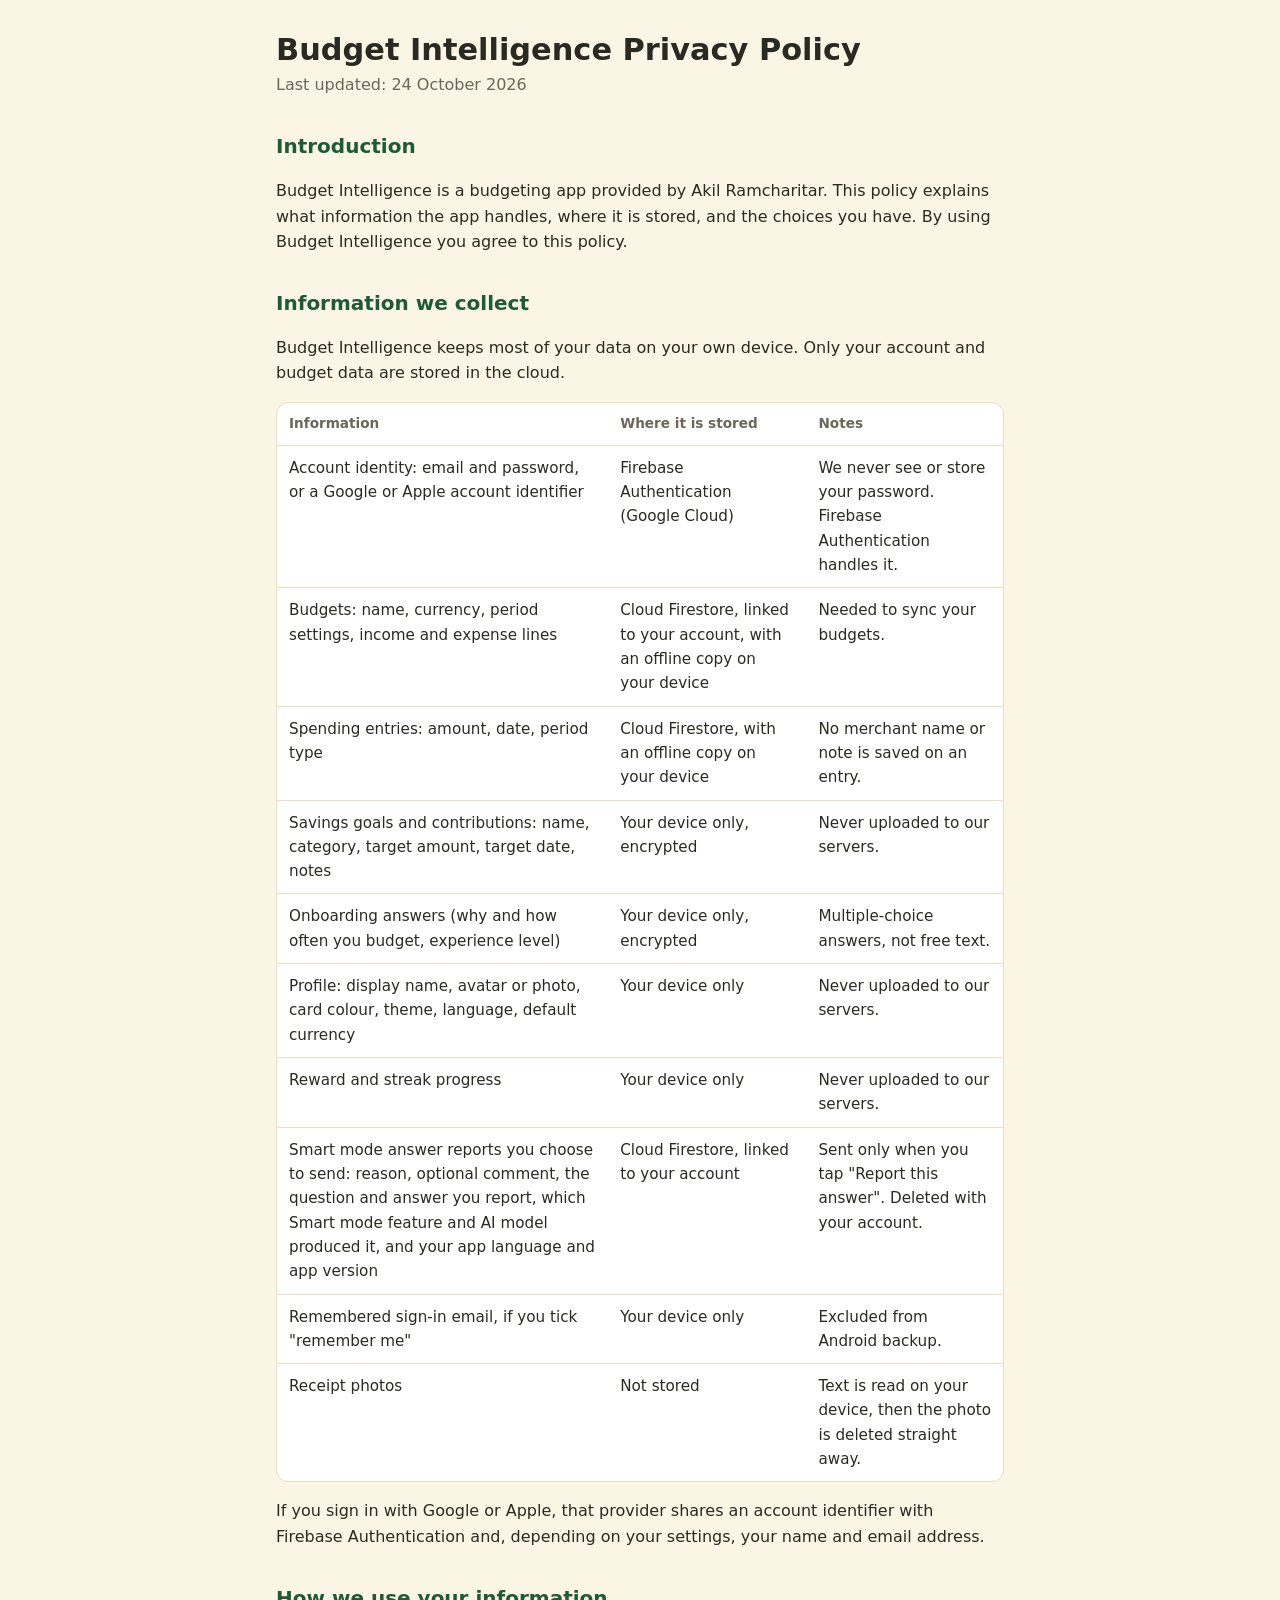
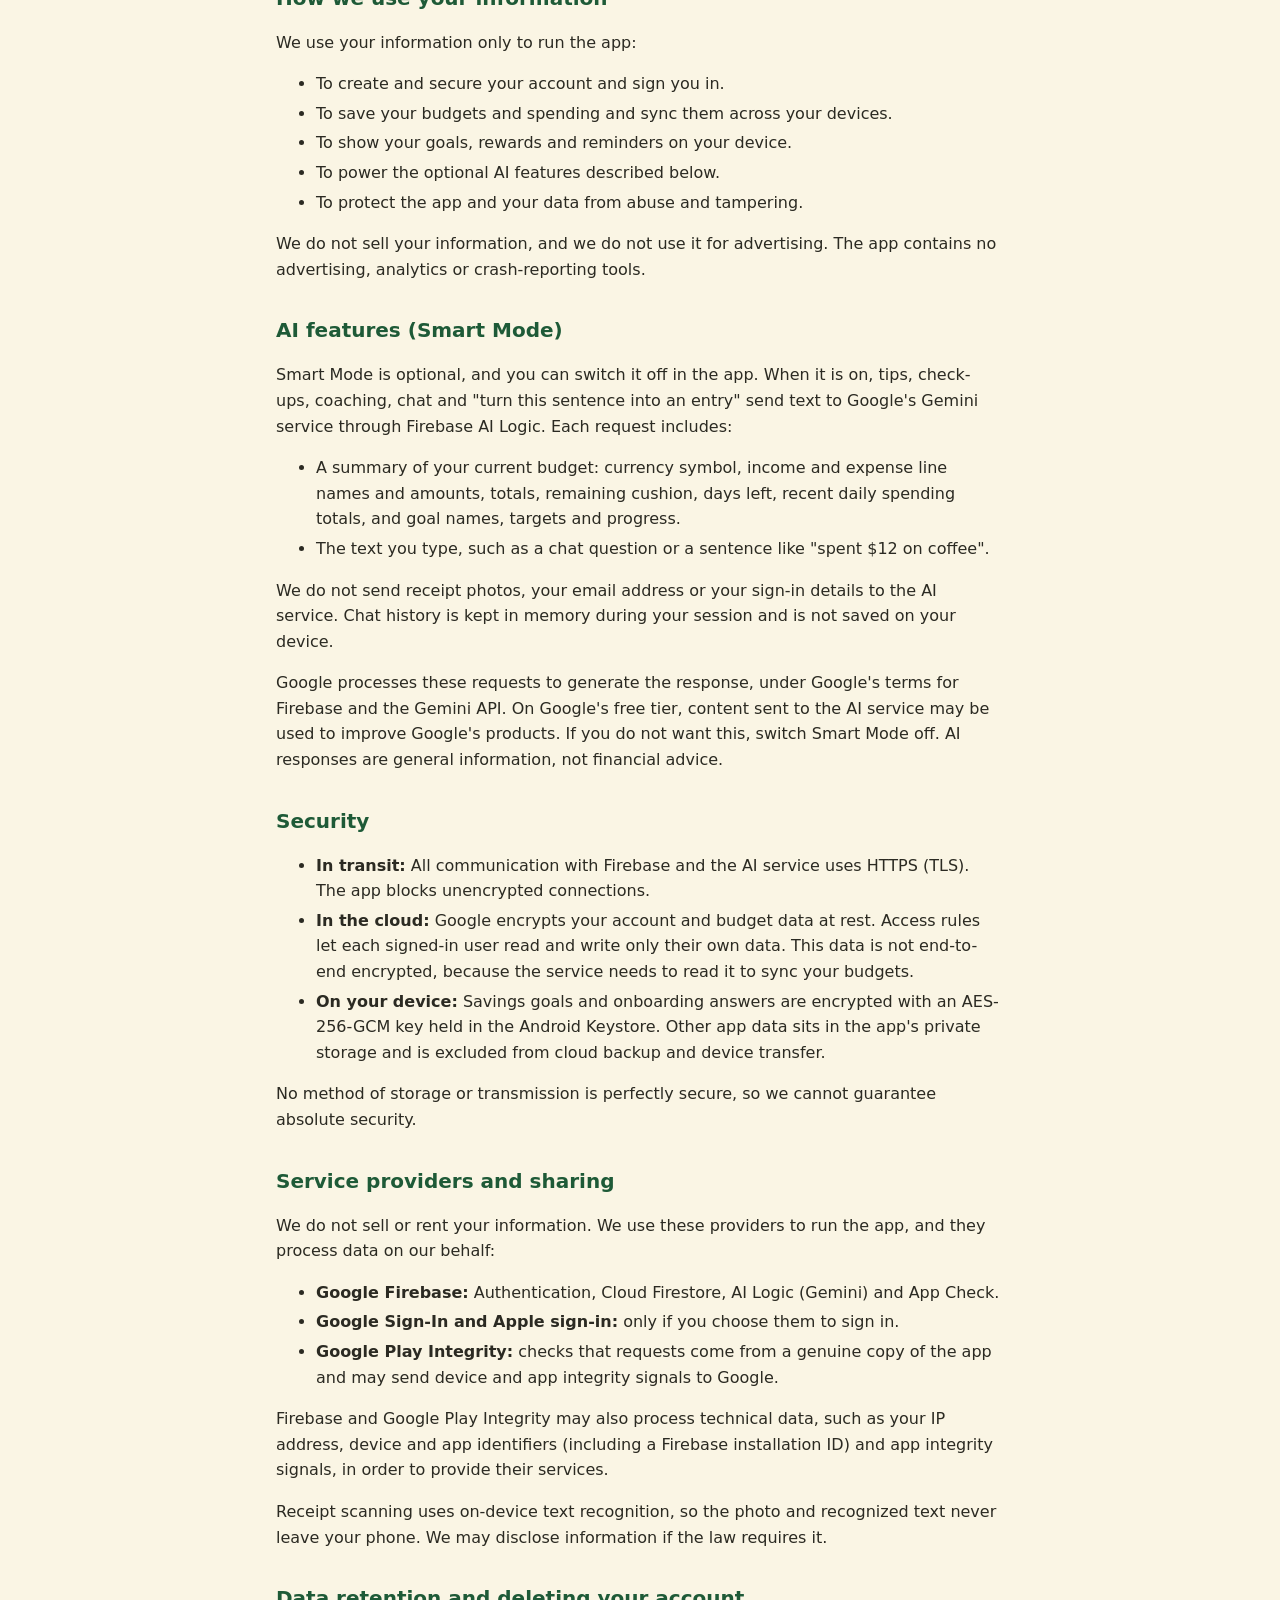
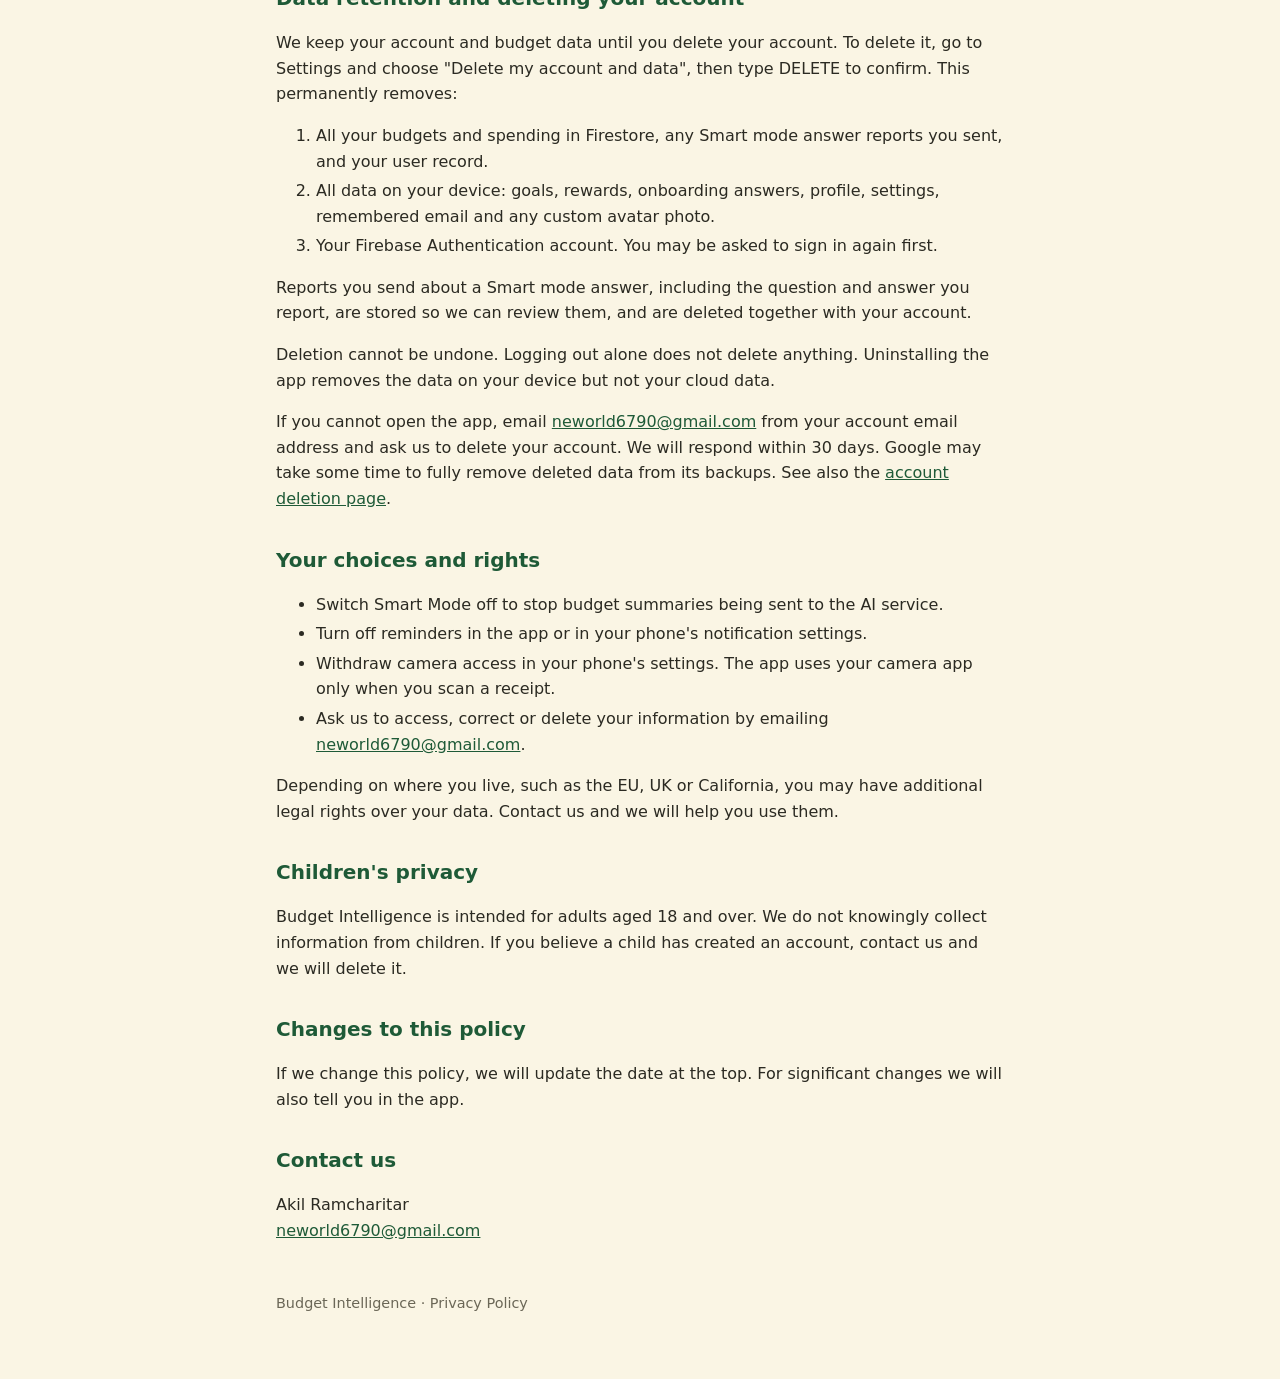
==== commit 5a628273: "Add files via upload" ====
--- a/index.html
+++ b/index.html
@@ -10,7 +10,7 @@
 <body>
 <main>
 <h1>Budget Intelligence Privacy Policy</h1>
-<p class="meta">Last updated: 17 October 2026</p>
+<p class="meta">Last updated: 24 October 2026</p>
 
 <h2>Introduction</h2>
 <p>Budget Intelligence is a budgeting app provided by Akil Ramcharitar. This policy explains what information the app handles, where it is stored, and the choices you have. By using Budget Intelligence you agree to this policy.</p>
@@ -68,6 +68,7 @@
 <li><strong>Google Sign-In and Apple sign-in:</strong> only if you choose them to sign in.</li>
 <li><strong>Google Play Integrity:</strong> checks that requests come from a genuine copy of the app and may send device and app integrity signals to Google.</li>
 </ul>
+<p>Firebase and Google Play Integrity may also process technical data, such as your IP address, device and app identifiers (including a Firebase installation ID) and app integrity signals, in order to provide their services.</p>
 <p>Receipt scanning uses on-device text recognition, so the photo and recognized text never leave your phone. We may disclose information if the law requires it.</p>
 
 <h2 id="delete">Data retention and deleting your account</h2>
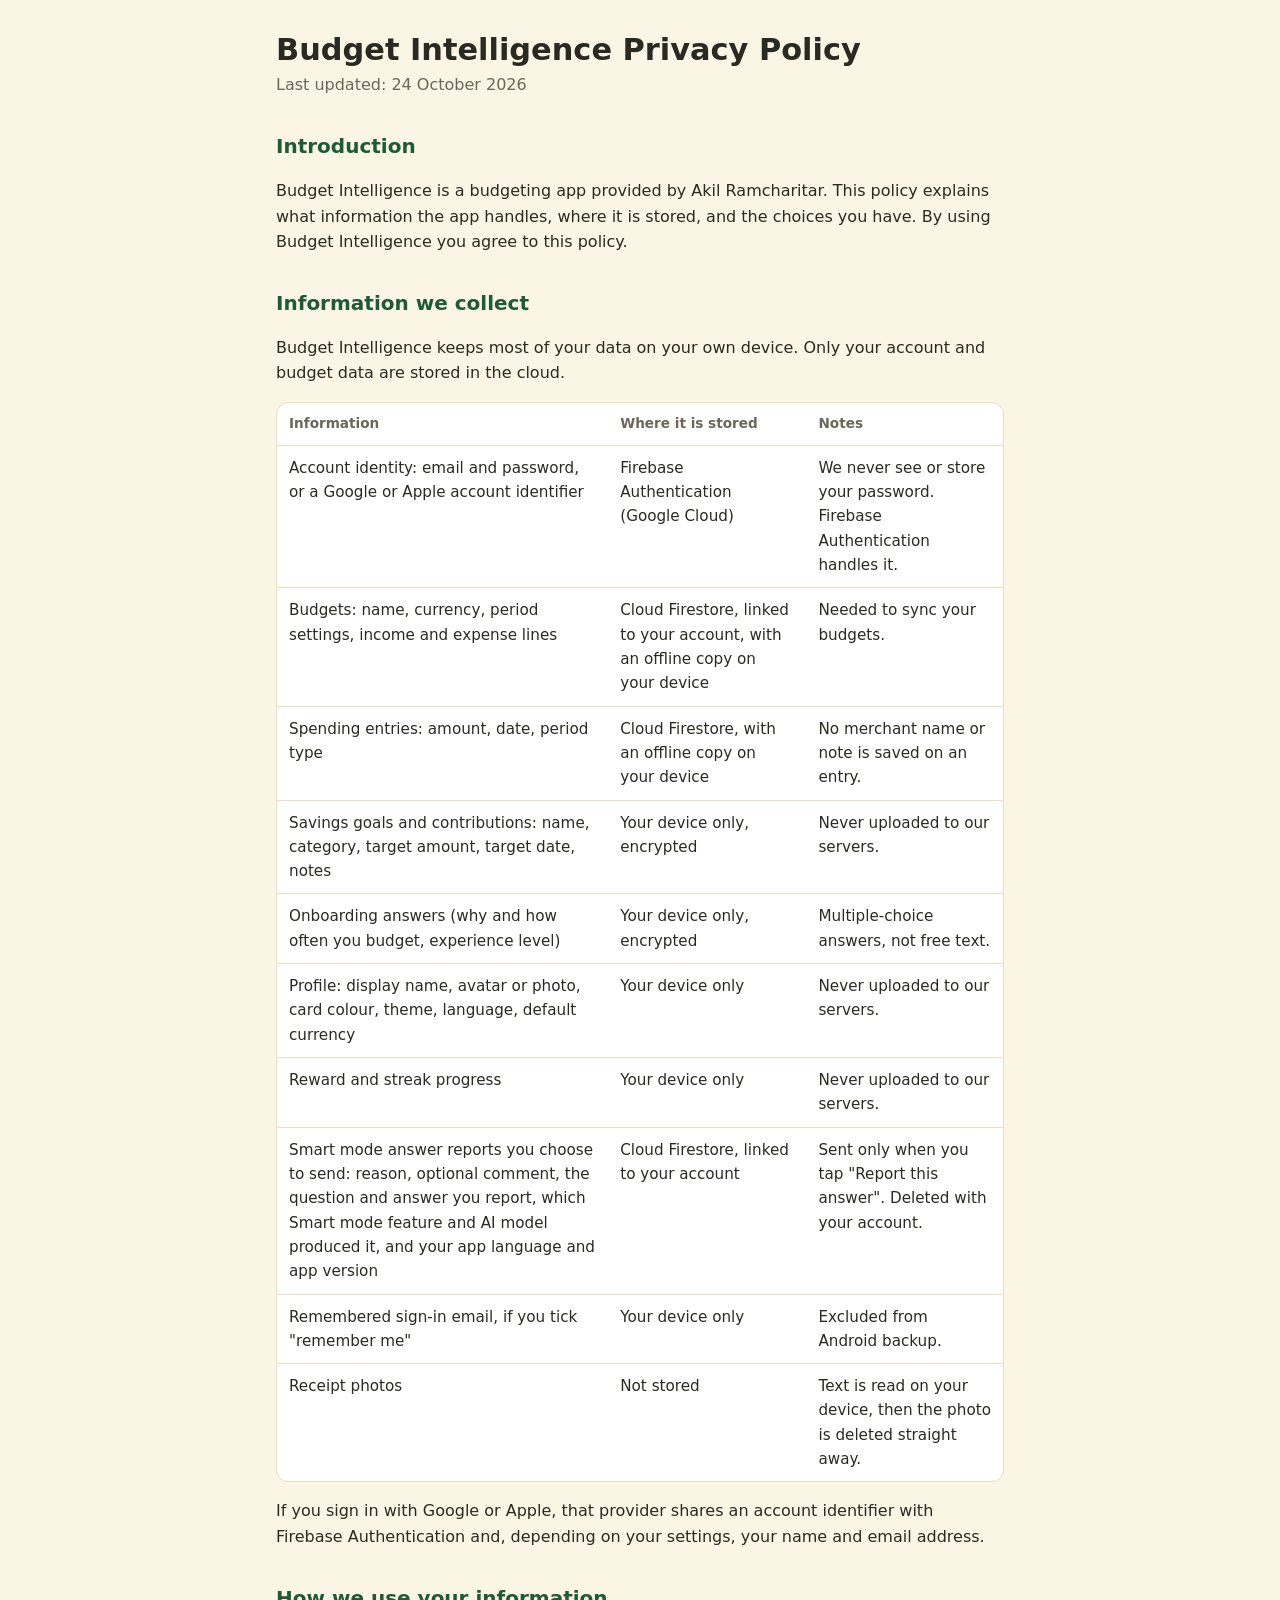
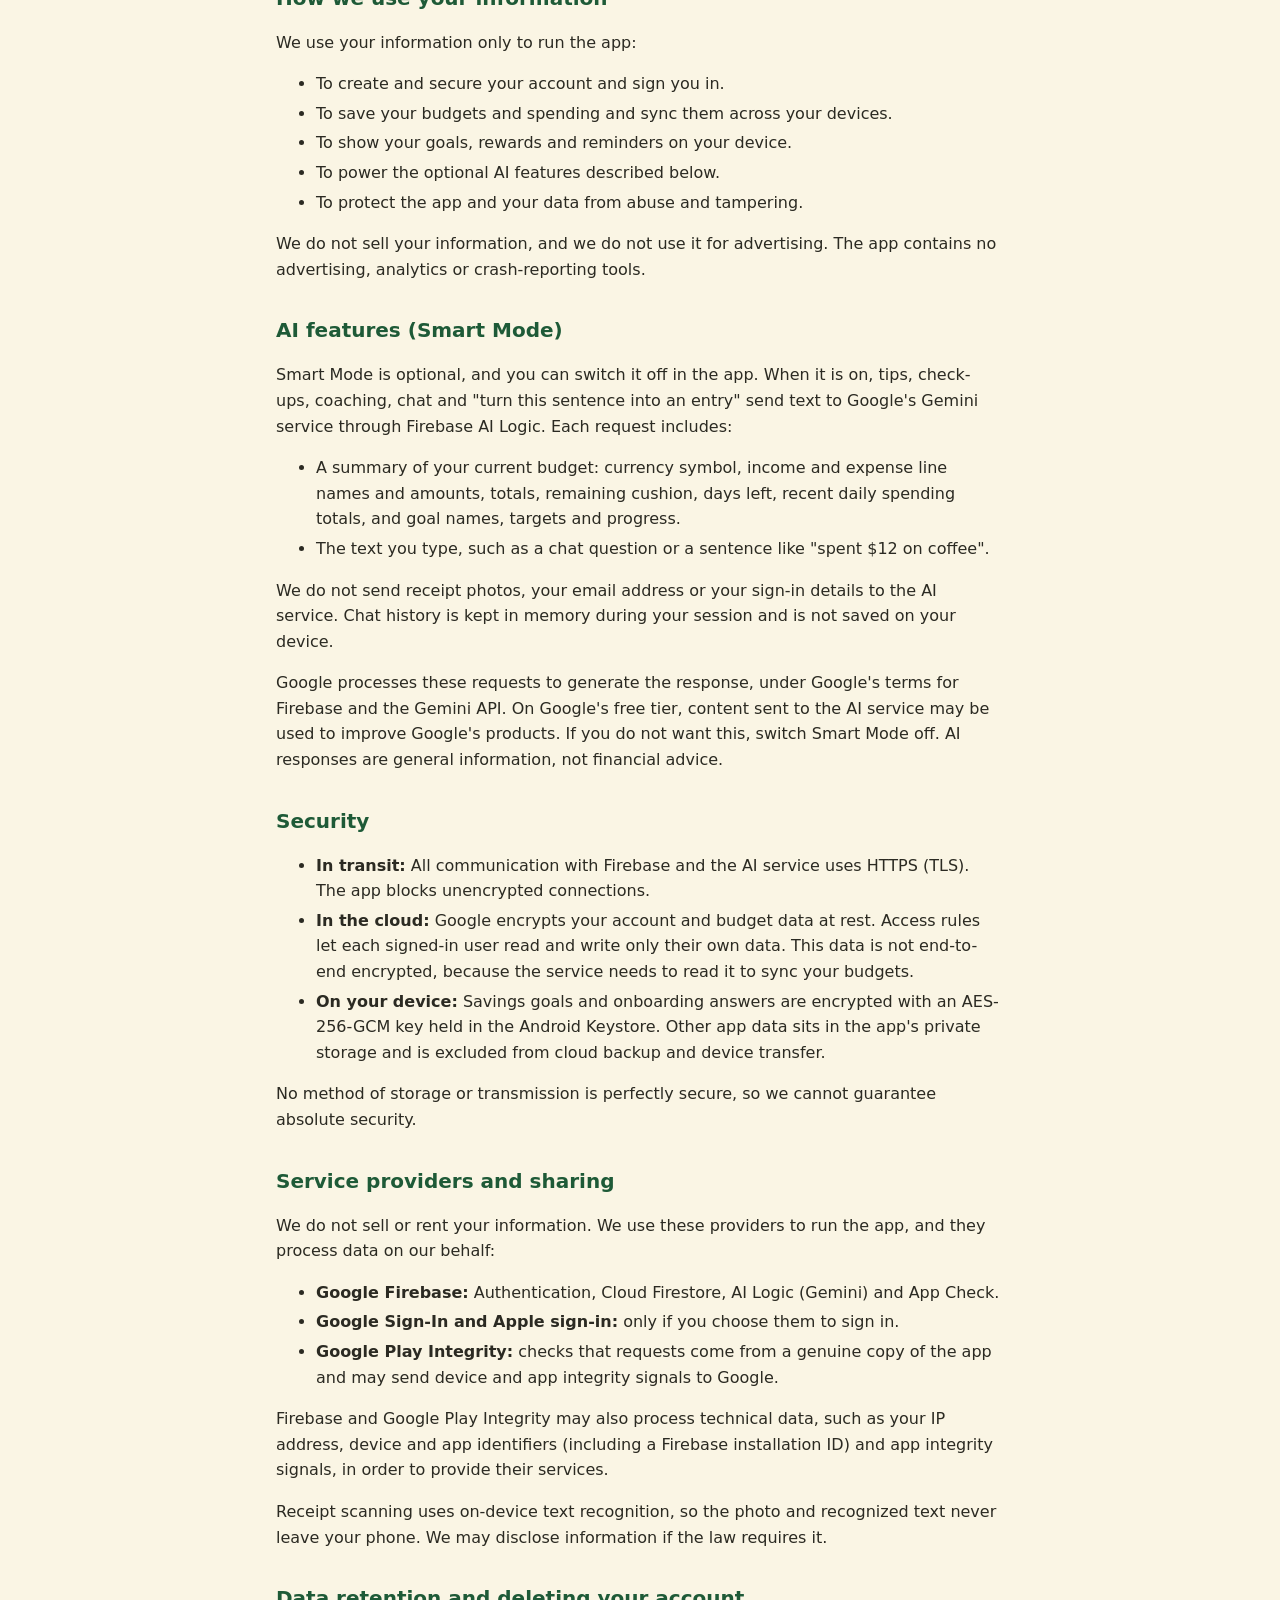
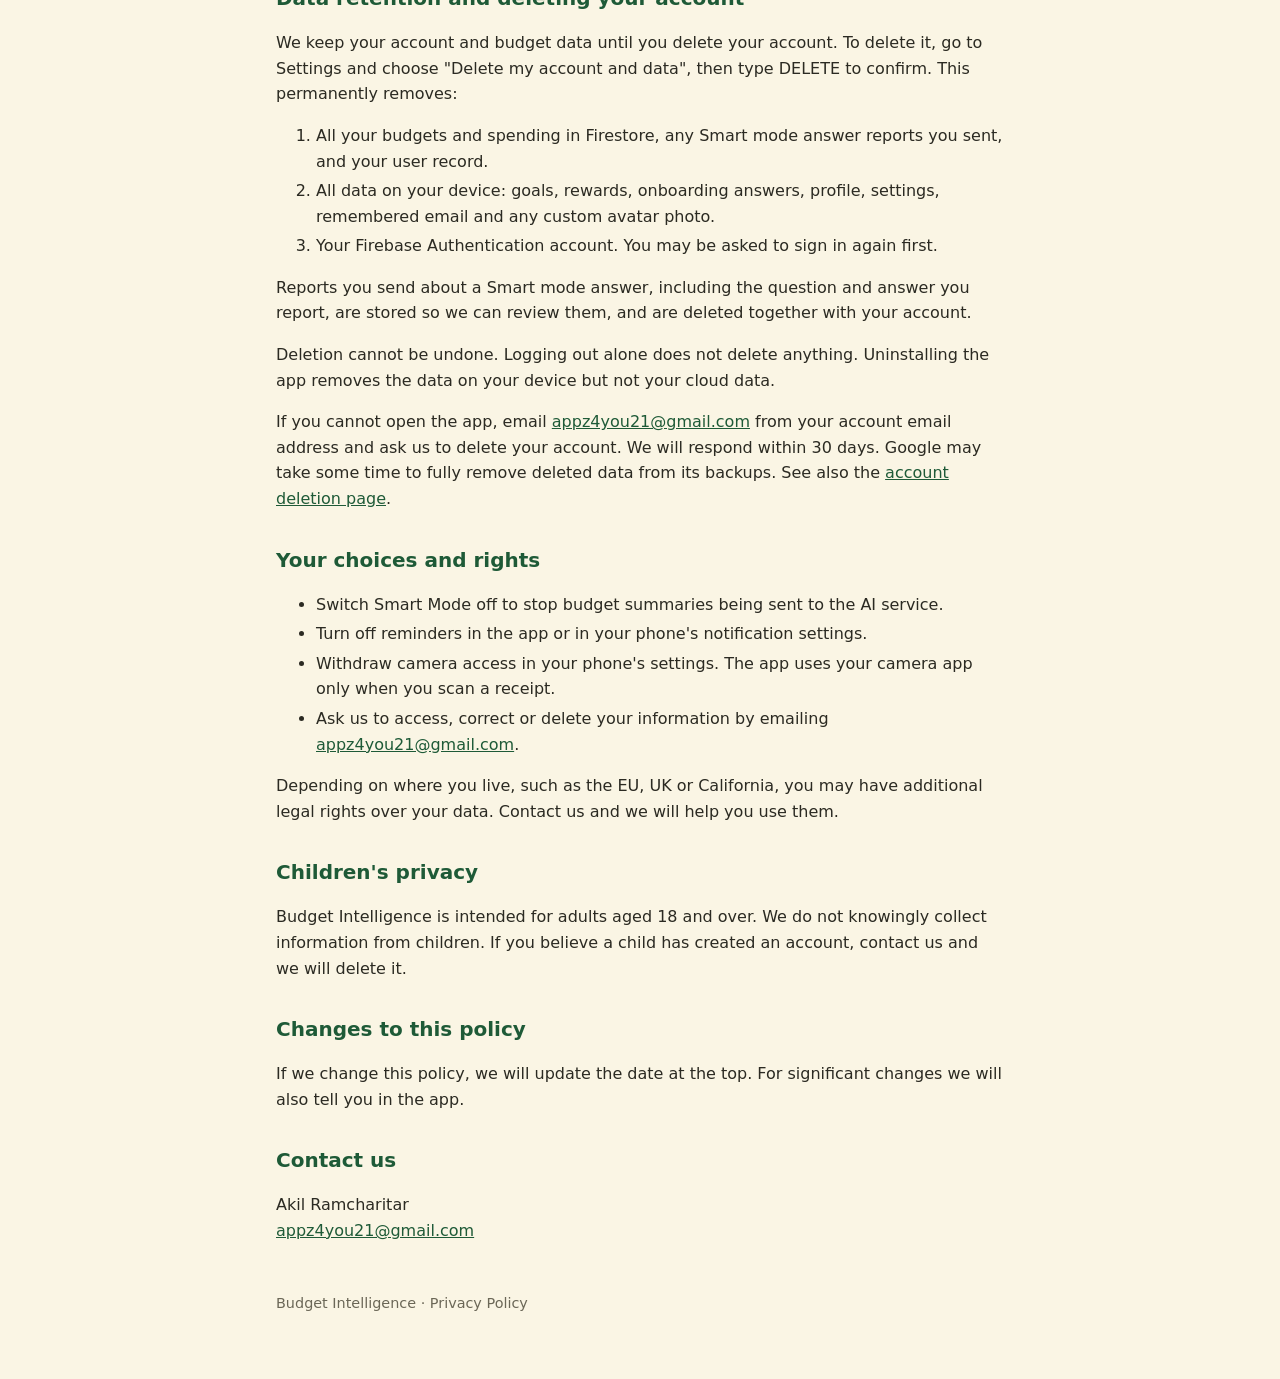
==== commit 87b3317a: "Add files via upload" ====
--- a/index.html
+++ b/index.html
@@ -80,14 +80,14 @@
 </ol>
 <p>Reports you send about a Smart mode answer, including the question and answer you report, are stored so we can review them, and are deleted together with your account.</p>
 <p>Deletion cannot be undone. Logging out alone does not delete anything. Uninstalling the app removes the data on your device but not your cloud data.</p>
-<p>If you cannot open the app, email <a href="mailto:neworld6790@gmail.com">neworld6790@gmail.com</a> from your account email address and ask us to delete your account. We will respond within 30 days. Google may take some time to fully remove deleted data from its backups. See also the <a href="delete-account.html">account deletion page</a>.</p>
+<p>If you cannot open the app, email <a href="mailto:appz4you21@gmail.com">appz4you21@gmail.com</a> from your account email address and ask us to delete your account. We will respond within 30 days. Google may take some time to fully remove deleted data from its backups. See also the <a href="delete-account.html">account deletion page</a>.</p>
 
 <h2>Your choices and rights</h2>
 <ul>
 <li>Switch Smart Mode off to stop budget summaries being sent to the AI service.</li>
 <li>Turn off reminders in the app or in your phone's notification settings.</li>
 <li>Withdraw camera access in your phone's settings. The app uses your camera app only when you scan a receipt.</li>
-<li>Ask us to access, correct or delete your information by emailing <a href="mailto:neworld6790@gmail.com">neworld6790@gmail.com</a>.</li>
+<li>Ask us to access, correct or delete your information by emailing <a href="mailto:appz4you21@gmail.com">appz4you21@gmail.com</a>.</li>
 </ul>
 <p>Depending on where you live, such as the EU, UK or California, you may have additional legal rights over your data. Contact us and we will help you use them.</p>
 
@@ -98,7 +98,7 @@
 <p>If we change this policy, we will update the date at the top. For significant changes we will also tell you in the app.</p>
 
 <h2>Contact us</h2>
-<p>Akil Ramcharitar<br><a href="mailto:neworld6790@gmail.com">neworld6790@gmail.com</a></p>
+<p>Akil Ramcharitar<br><a href="mailto:appz4you21@gmail.com">appz4you21@gmail.com</a></p>
 
 <footer>Budget Intelligence &middot; Privacy Policy</footer>
 </main>
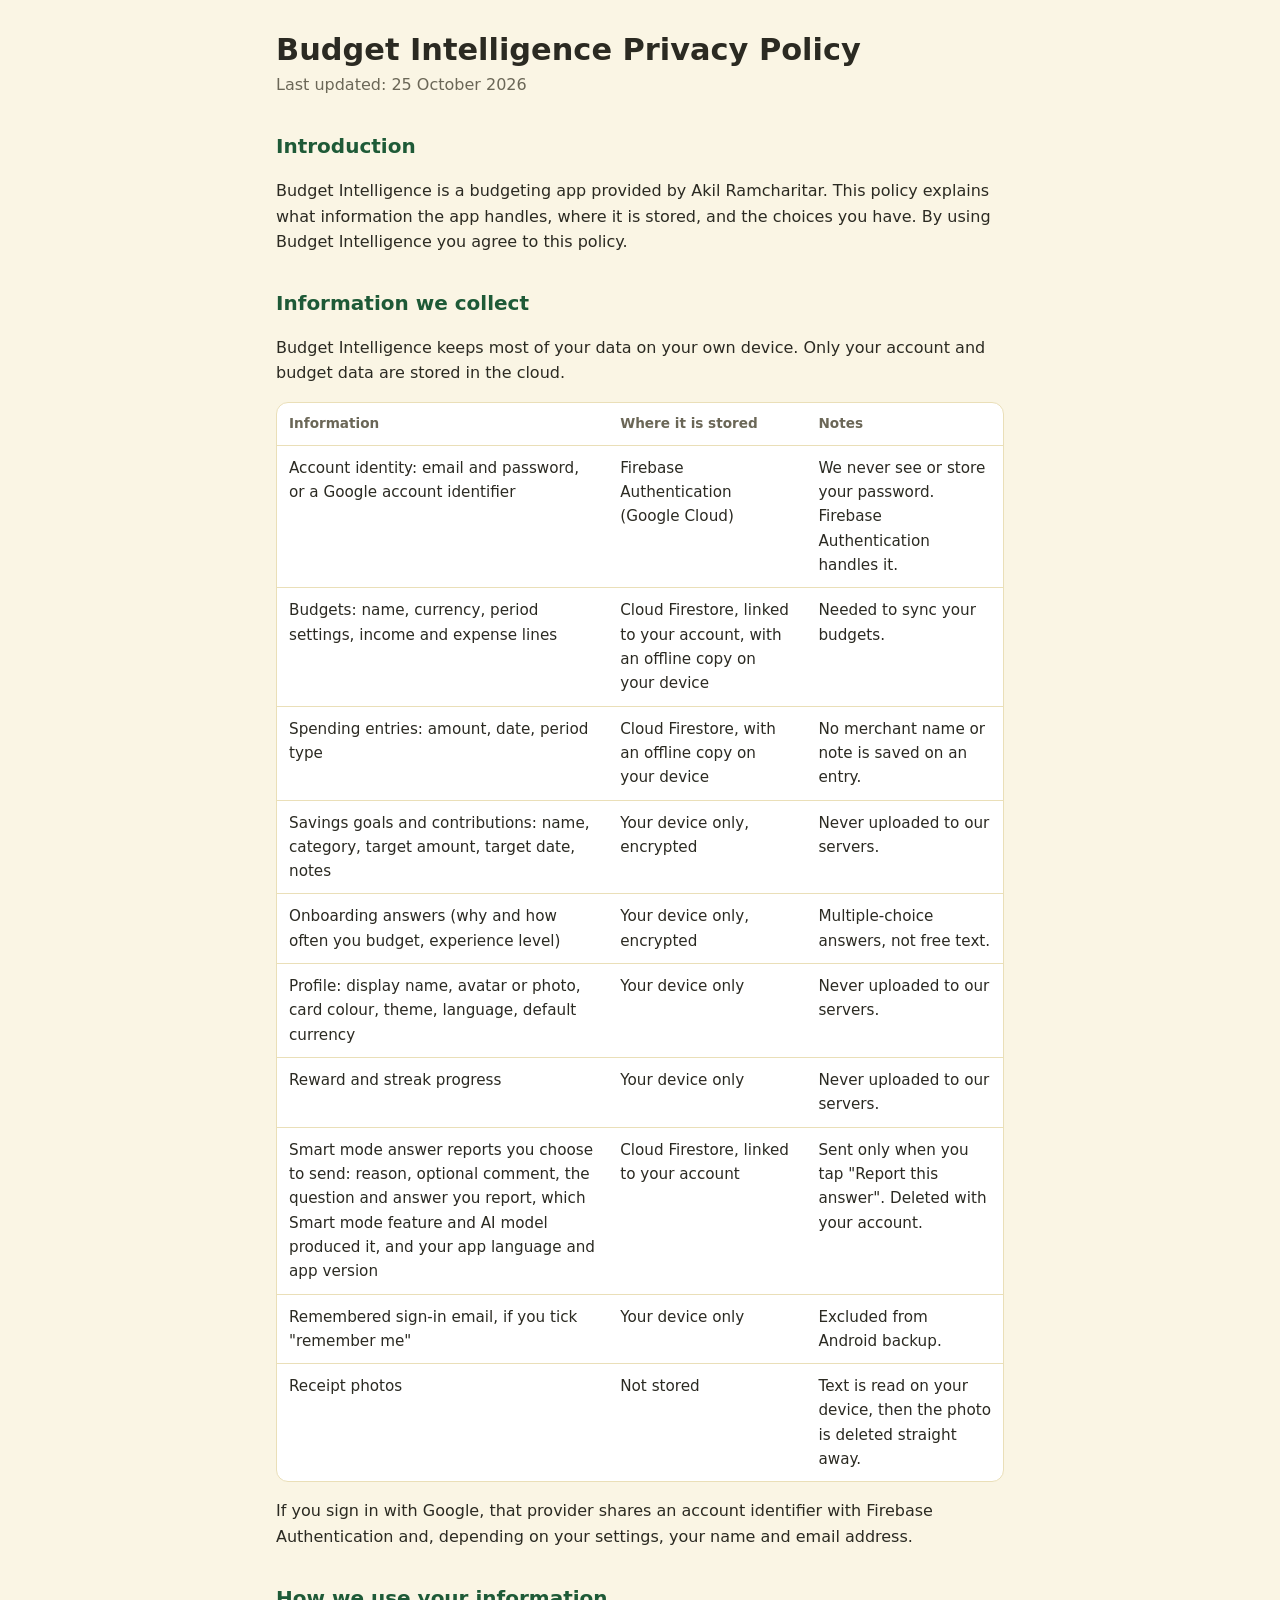
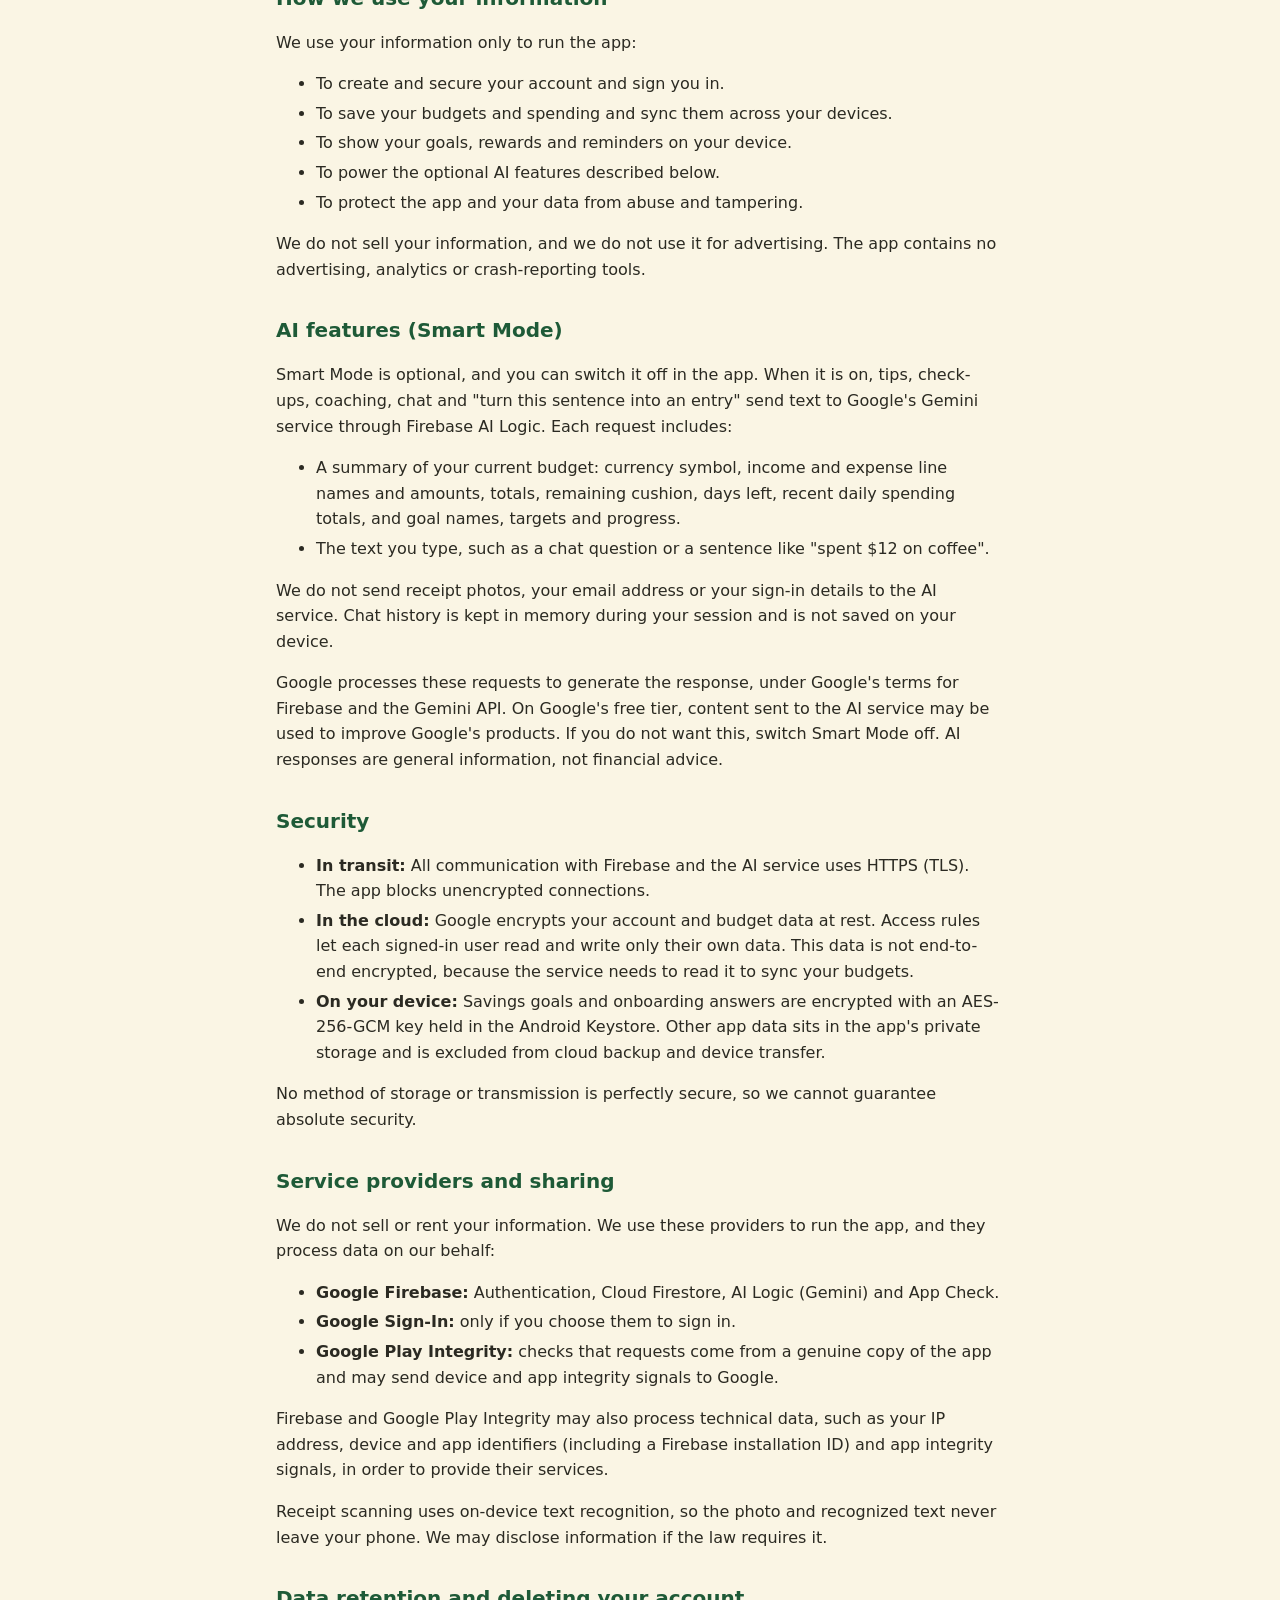
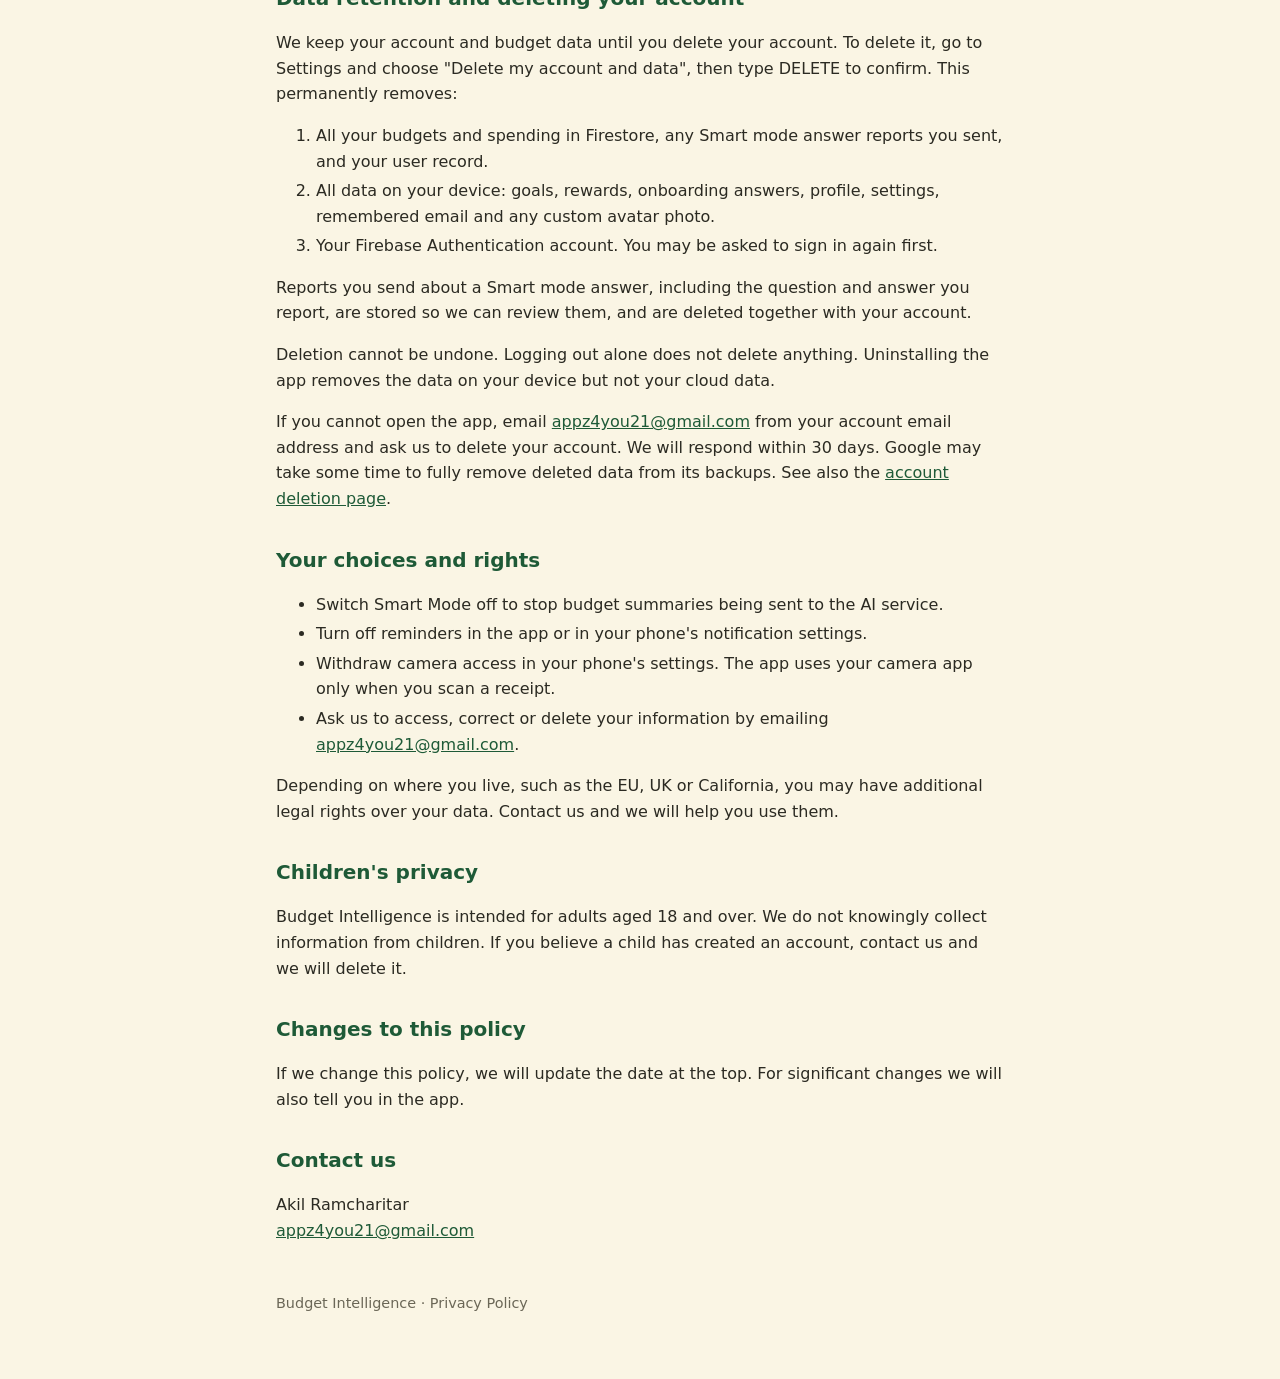
==== commit 5fc971e9: "Add files via upload" ====
--- a/index.html
+++ b/index.html
@@ -10,7 +10,7 @@
 <body>
 <main>
 <h1>Budget Intelligence Privacy Policy</h1>
-<p class="meta">Last updated: 24 October 2026</p>
+<p class="meta">Last updated: 25 October 2026</p>
 
 <h2>Introduction</h2>
 <p>Budget Intelligence is a budgeting app provided by Akil Ramcharitar. This policy explains what information the app handles, where it is stored, and the choices you have. By using Budget Intelligence you agree to this policy.</p>
@@ -20,7 +20,7 @@
 <div class="table-wrap"><table>
 <thead><tr><th>Information</th><th>Where it is stored</th><th>Notes</th></tr></thead>
 <tbody>
-<tr><td>Account identity: email and password, or a Google or Apple account identifier</td><td>Firebase Authentication (Google Cloud)</td><td>We never see or store your password. Firebase Authentication handles it.</td></tr>
+<tr><td>Account identity: email and password, or a Google account identifier</td><td>Firebase Authentication (Google Cloud)</td><td>We never see or store your password. Firebase Authentication handles it.</td></tr>
 <tr><td>Budgets: name, currency, period settings, income and expense lines</td><td>Cloud Firestore, linked to your account, with an offline copy on your device</td><td>Needed to sync your budgets.</td></tr>
 <tr><td>Spending entries: amount, date, period type</td><td>Cloud Firestore, with an offline copy on your device</td><td>No merchant name or note is saved on an entry.</td></tr>
 <tr><td>Savings goals and contributions: name, category, target amount, target date, notes</td><td>Your device only, encrypted</td><td>Never uploaded to our servers.</td></tr>
@@ -31,7 +31,7 @@
 <tr><td>Remembered sign-in email, if you tick "remember me"</td><td>Your device only</td><td>Excluded from Android backup.</td></tr>
 <tr><td>Receipt photos</td><td>Not stored</td><td>Text is read on your device, then the photo is deleted straight away.</td></tr>
 </tbody></table></div>
-<p>If you sign in with Google or Apple, that provider shares an account identifier with Firebase Authentication and, depending on your settings, your name and email address.</p>
+<p>If you sign in with Google, that provider shares an account identifier with Firebase Authentication and, depending on your settings, your name and email address.</p>
 
 <h2>How we use your information</h2>
 <p>We use your information only to run the app:</p>
@@ -65,7 +65,7 @@
 <p>We do not sell or rent your information. We use these providers to run the app, and they process data on our behalf:</p>
 <ul>
 <li><strong>Google Firebase:</strong> Authentication, Cloud Firestore, AI Logic (Gemini) and App Check.</li>
-<li><strong>Google Sign-In and Apple sign-in:</strong> only if you choose them to sign in.</li>
+<li><strong>Google Sign-In:</strong> only if you choose them to sign in.</li>
 <li><strong>Google Play Integrity:</strong> checks that requests come from a genuine copy of the app and may send device and app integrity signals to Google.</li>
 </ul>
 <p>Firebase and Google Play Integrity may also process technical data, such as your IP address, device and app identifiers (including a Firebase installation ID) and app integrity signals, in order to provide their services.</p>
